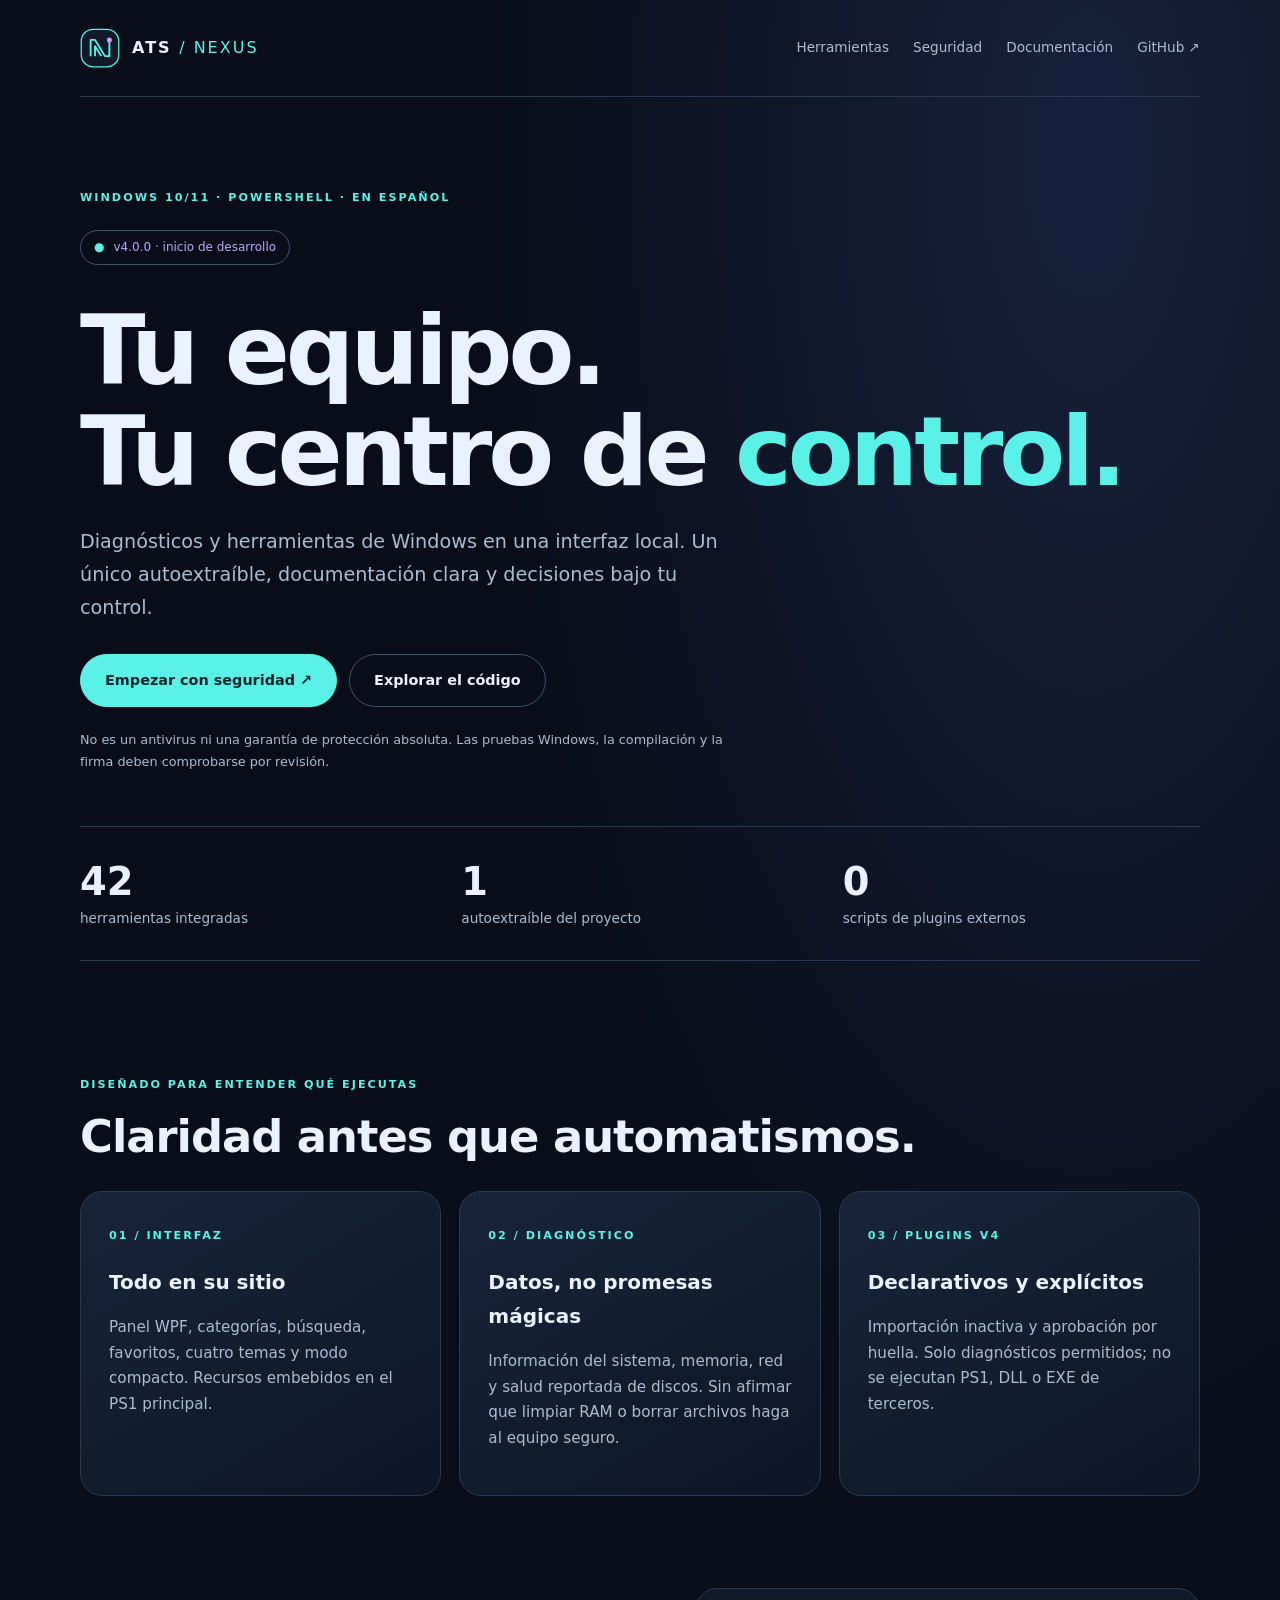
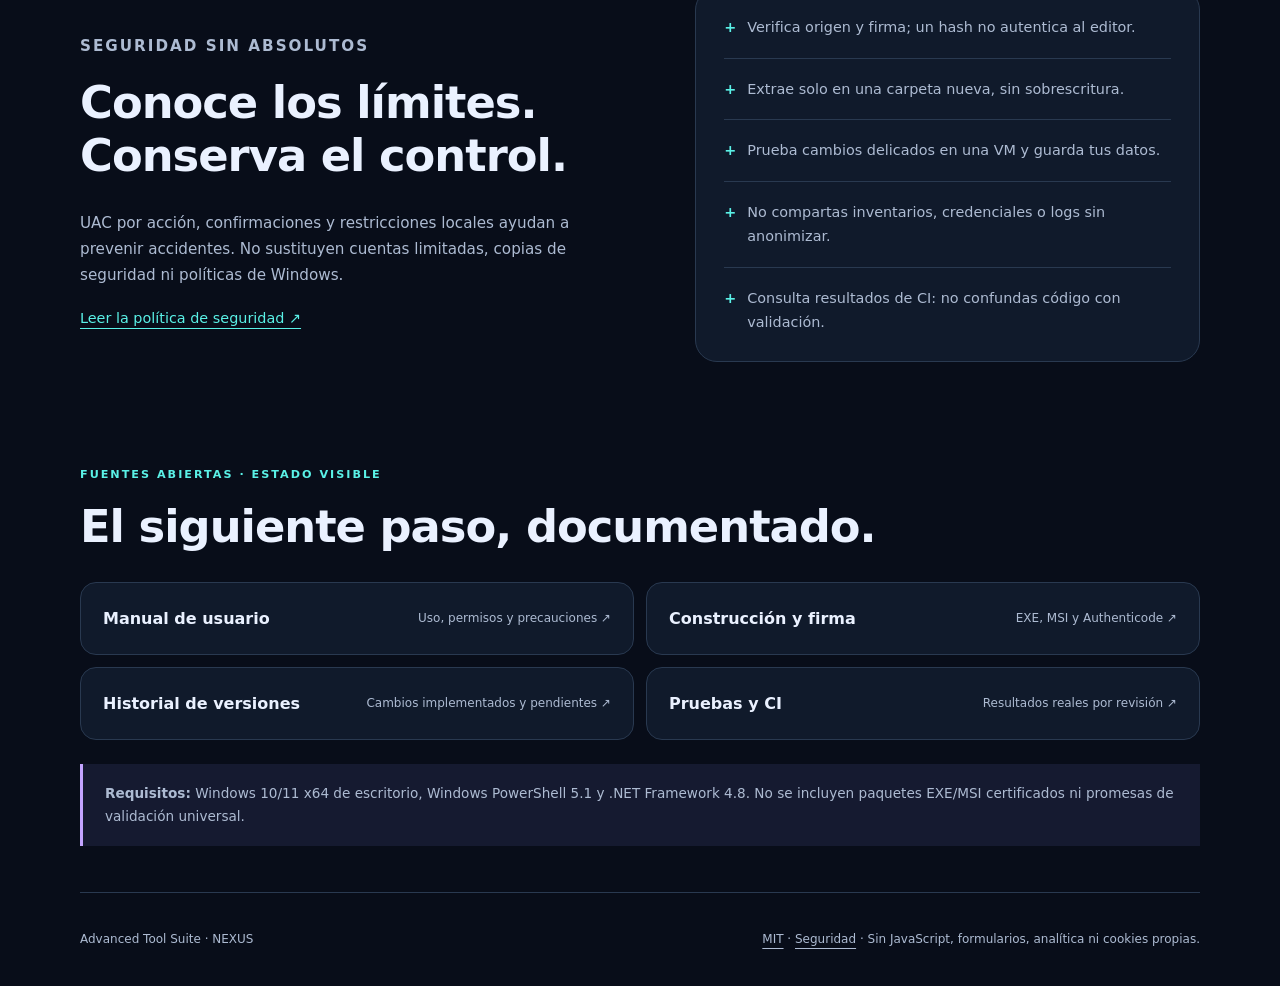
==== site/index.html @ e7f7e2fc "Mejorar README y web; reforzar seguridad y politicas del repositorio Co-authored-by: arena-agent <29" ====
<!doctype html>
<html lang="es">
<head>
  <meta charset="utf-8">
  <meta name="viewport" content="width=device-width,initial-scale=1">
  <meta name="description" content="Advanced Tool Suite NEXUS: centro de control PowerShell para Windows, documentación transparente y plugins declarativos de diagnóstico.">
  <meta name="referrer" content="no-referrer">
  <meta http-equiv="Content-Security-Policy" content="default-src 'none'; style-src 'self'; img-src 'self'; font-src 'none'; connect-src 'none'; script-src 'none'; object-src 'none'; base-uri 'none'; form-action 'none'">
  <meta name="color-scheme" content="dark">
  <title>Advanced Tool Suite · NEXUS</title>
  <link rel="icon" href="assets/logo.svg" type="image/svg+xml">
  <link rel="stylesheet" href="styles.css">
</head>
<body>
<a class="skip" href="#contenido">Saltar al contenido</a>
<header class="wrap header">
  <a class="brand" href="./" aria-label="NEXUS, inicio"><img src="assets/logo.svg" width="40" height="40" alt=""><span>ATS <strong>/ NEXUS</strong></span></a>
  <nav aria-label="Principal"><a href="#herramientas">Herramientas</a><a href="#seguridad">Seguridad</a><a href="#documentacion">Documentación</a><a href="https://github.com/yhquintero/Advanced_Tool_Suite">GitHub ↗</a></nav>
</header>
<main id="contenido">
  <section class="wrap hero" aria-labelledby="titulo">
    <p class="eyebrow">WINDOWS 10/11 · POWERSHELL · EN ESPAÑOL</p>
    <p class="status"><span aria-hidden="true">●</span> v4.0.0 · inicio de desarrollo</p>
    <h1 id="titulo">Tu equipo.<br>Tu centro de <span>control.</span></h1>
    <p class="lead">Diagnósticos y herramientas de Windows en una interfaz local. Un único autoextraíble, documentación clara y decisiones bajo tu control.</p>
    <div class="actions"><a class="button primary" href="https://github.com/yhquintero/Advanced_Tool_Suite/blob/main/LEEME-PRIMERO.md">Empezar con seguridad <span aria-hidden="true">↗</span></a><a class="button" href="https://github.com/yhquintero/Advanced_Tool_Suite">Explorar el código</a></div>
    <p class="fine">No es un antivirus ni una garantía de protección absoluta. Las pruebas Windows, la compilación y la firma deben comprobarse por revisión.</p>
    <dl class="stats"><div><dt>42</dt><dd>herramientas integradas</dd></div><div><dt>1</dt><dd>autoextraíble del proyecto</dd></div><div><dt>0</dt><dd>scripts de plugins externos</dd></div></dl>
  </section>
  <section class="wrap section" id="herramientas" aria-labelledby="funciones">
    <p class="eyebrow">DISEÑADO PARA ENTENDER QUÉ EJECUTAS</p><h2 id="funciones">Claridad antes que automatismos.</h2>
    <div class="cards">
      <article class="card"><span class="number">01 / INTERFAZ</span><h3>Todo en su sitio</h3><p>Panel WPF, categorías, búsqueda, favoritos, cuatro temas y modo compacto. Recursos embebidos en el PS1 principal.</p></article>
      <article class="card"><span class="number">02 / DIAGNÓSTICO</span><h3>Datos, no promesas mágicas</h3><p>Información del sistema, memoria, red y salud reportada de discos. Sin afirmar que limpiar RAM o borrar archivos haga al equipo seguro.</p></article>
      <article class="card"><span class="number">03 / PLUGINS V4</span><h3>Declarativos y explícitos</h3><p>Importación inactiva y aprobación por huella. Solo diagnósticos permitidos; no se ejecutan PS1, DLL o EXE de terceros.</p></article>
    </div>
  </section>
  <section class="wrap section security" id="seguridad" aria-labelledby="protecciones">
    <div><p class="eyebrow">SEGURIDAD SIN ABSOLUTOS</p><h2 id="protecciones">Conoce los límites.<br>Conserva el control.</h2><p>UAC por acción, confirmaciones y restricciones locales ayudan a prevenir accidentes. No sustituyen cuentas limitadas, copias de seguridad ni políticas de Windows.</p><a class="text-link" href="https://github.com/yhquintero/Advanced_Tool_Suite/blob/main/SECURITY.md">Leer la política de seguridad ↗</a></div>
    <ul class="checklist"><li>Verifica origen y firma; un hash no autentica al editor.</li><li>Extrae solo en una carpeta nueva, sin sobrescritura.</li><li>Prueba cambios delicados en una VM y guarda tus datos.</li><li>No compartas inventarios, credenciales o logs sin anonimizar.</li><li>Consulta resultados de CI: no confundas código con validación.</li></ul>
  </section>
  <section class="wrap section" id="documentacion" aria-labelledby="guias">
    <p class="eyebrow">FUENTES ABIERTAS · ESTADO VISIBLE</p><h2 id="guias">El siguiente paso, documentado.</h2>
    <div class="docs">
      <a class="doc" href="https://github.com/yhquintero/Advanced_Tool_Suite/blob/main/MANUAL.md"><span>Manual de usuario</span><small>Uso, permisos y precauciones ↗</small></a>
      <a class="doc" href="https://github.com/yhquintero/Advanced_Tool_Suite/blob/main/BUILD.md"><span>Construcción y firma</span><small>EXE, MSI y Authenticode ↗</small></a>
      <a class="doc" href="https://github.com/yhquintero/Advanced_Tool_Suite/blob/main/CHANGELOG.md"><span>Historial de versiones</span><small>Cambios implementados y pendientes ↗</small></a>
      <a class="doc" href="https://github.com/yhquintero/Advanced_Tool_Suite/actions"><span>Pruebas y CI</span><small>Resultados reales por revisión ↗</small></a>
    </div>
    <aside class="notice"><strong>Requisitos:</strong> Windows 10/11 x64 de escritorio, Windows PowerShell 5.1 y .NET Framework 4.8. No se incluyen paquetes EXE/MSI certificados ni promesas de validación universal.</aside>
  </section>
</main>
<footer class="wrap footer"><p>Advanced Tool Suite · NEXUS</p><p><a href="https://github.com/yhquintero/Advanced_Tool_Suite/blob/main/LICENSE">MIT</a> · <a href="https://github.com/yhquintero/Advanced_Tool_Suite/blob/main/SECURITY.md">Seguridad</a> · Sin JavaScript, formularios, analítica ni cookies propias.</p></footer>
</body>
</html>
---- site/styles.css ----
:root{color-scheme:dark;--bg:#080d19;--panel:#101a2b;--line:#293950;--text:#eaf1ff;--muted:#adbbd2;--cyan:#5af1e7;--purple:#c3a4ff;--radius:22px}*{box-sizing:border-box}html{scroll-behavior:smooth;scroll-padding-top:24px}body{margin:0;background:radial-gradient(ellipse at 85% 6%,#18213c 0,transparent 40%),var(--bg);color:var(--text);font:16px/1.7 system-ui,-apple-system,"Segoe UI",sans-serif}a{color:inherit;text-underline-offset:5px}a:focus-visible{outline:3px solid var(--cyan);outline-offset:6px;border-radius:6px}.wrap{width:min(1120px,calc(100% - 48px));margin-inline:auto}.header{display:flex;align-items:center;justify-content:space-between;gap:28px;padding-block:28px;border-bottom:1px solid var(--line)}.brand{display:flex;align-items:center;gap:12px;text-decoration:none;letter-spacing:2px;font-weight:800}.brand strong{color:var(--cyan);font-weight:500}nav{display:flex;flex-wrap:wrap;gap:24px}nav a{font-size:.85rem;color:var(--muted);text-decoration:none}nav a:hover,.text-link:hover{color:var(--cyan)}.hero{padding-block:80px 56px;position:relative}.eyebrow,.number{font-size:.7rem;letter-spacing:2px;font-weight:700;color:var(--cyan)}.status{display:inline-flex;gap:9px;padding:6px 13px;border:1px solid #40516e;border-radius:999px;color:var(--purple);font-size:.75rem}.status span{color:var(--cyan)}h1{font-size:clamp(3.3rem,7.5vw,6.6rem);line-height:1.05;letter-spacing:-4px;margin:24px 0}h1 span{color:var(--cyan)}h2{font-size:clamp(1.8rem,4vw,2.8rem);line-height:1.2;letter-spacing:-1px;margin:16px 0 28px}h3{font-size:1.25rem;margin:18px 0 10px}.lead{max-width:660px;font-size:1.2rem;color:var(--muted)}.actions{display:flex;gap:12px;flex-wrap:wrap;margin:30px 0 22px}.button{border:1px solid #40516e;border-radius:999px;padding:13px 24px;text-decoration:none;font-weight:600;font-size:.9rem;transition:background .15s ease,border-color .15s ease}.button:hover{background:#21344c;border-color:var(--cyan)}.primary{background:var(--cyan);color:#08262c;border-color:var(--cyan)}.primary:hover{background:#a0fff6;color:#08262c}.fine{color:var(--muted);font-size:.8rem;max-width:650px}.stats{display:grid;grid-template-columns:repeat(3,1fr);gap:24px;border-block:1px solid var(--line);padding-block:30px;margin:54px 0 0}.stats dt{font-size:2.4rem;color:var(--text);font-weight:700;line-height:1.3}.stats dd{margin:0;color:var(--muted);font-size:.85rem}.section{padding-block:46px}.cards{display:grid;grid-template-columns:repeat(3,1fr);gap:18px}.card{border:1px solid var(--line);border-radius:var(--radius);padding:28px;background:linear-gradient(150deg,#17243a,#0d1627)}.card p,.security p{color:var(--muted);font-size:.95rem}.security{display:grid;grid-template-columns:1.1fr 1fr;gap:60px;align-items:center}.checklist{list-style:none;padding:8px 28px;margin:0;background:var(--panel);border:1px solid var(--line);border-radius:var(--radius)}.checklist li{position:relative;padding:18px 0 18px 23px;font-size:.9rem;color:var(--muted)}.checklist li+li{border-top:1px solid var(--line)}.checklist li::before{content:'+';position:absolute;left:0;color:var(--cyan);font-weight:bold}.text-link{font-size:.9rem;color:var(--cyan)}.docs{display:grid;grid-template-columns:repeat(2,1fr);gap:12px}.doc{display:flex;justify-content:space-between;gap:18px;align-items:center;border:1px solid var(--line);border-radius:16px;padding:22px;text-decoration:none;background:var(--panel)}.doc:hover{border-color:var(--purple)}.doc span{font-weight:600}.doc small{color:var(--muted);font-size:.75rem}.notice{color:var(--muted);border-left:3px solid var(--purple);background:#151a30;margin-top:24px;padding:18px 22px;font-size:.85rem}.footer{border-top:1px solid var(--line);padding-block:24px;display:flex;justify-content:space-between;gap:24px;font-size:.75rem;color:var(--muted)}.skip{position:absolute;top:-100px;left:20px;z-index:10;background:var(--cyan);color:#08262c;padding:12px}.skip:focus{top:12px}@media(max-width:800px){.cards{grid-template-columns:1fr}.security{grid-template-columns:1fr;gap:20px}.header{align-items:flex-start;flex-direction:column}nav{gap:20px}.hero{padding-top:40px}h1{letter-spacing:-2px}.doc{flex-direction:column;align-items:flex-start;gap:4px}.footer{flex-direction:column;gap:0}}@media(max-width:480px){.wrap{width:calc(100% - 32px)}.docs{grid-template-columns:1fr}.stats{gap:14px}.stats dt{font-size:1.9rem}.stats dd{font-size:.72rem}.button{width:100%;text-align:center}.card{padding:23px}}@media(prefers-reduced-motion:reduce){html{scroll-behavior:auto}*{transition:none!important}}@media print{body{background:white;color:black}.header nav,.actions,.skip{display:none}.wrap{width:100%}.card,.notice,.checklist,.doc{background:white;color:black}.card p,.security p,.fine,.lead,.stats dd,.doc small,.footer{color:#222}h1 span,.eyebrow,.text-link,.number{color:#124e59}}
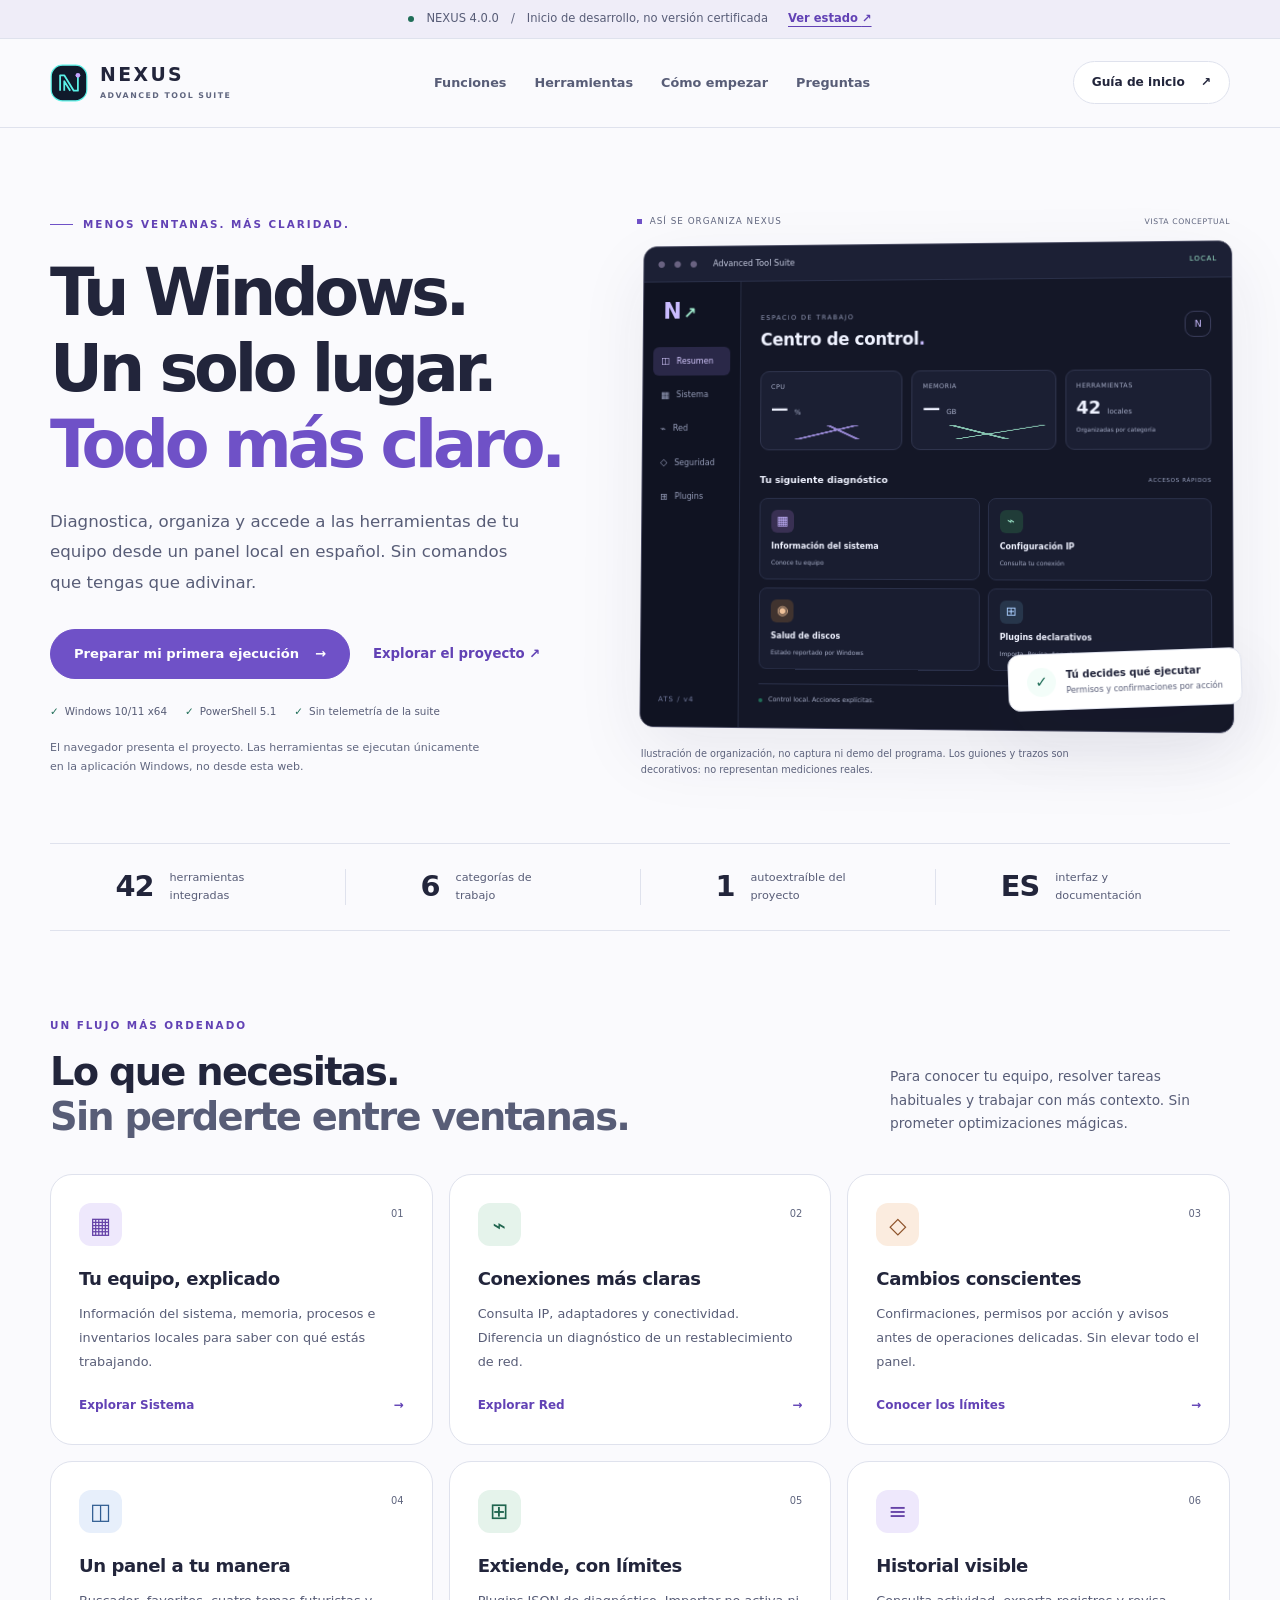
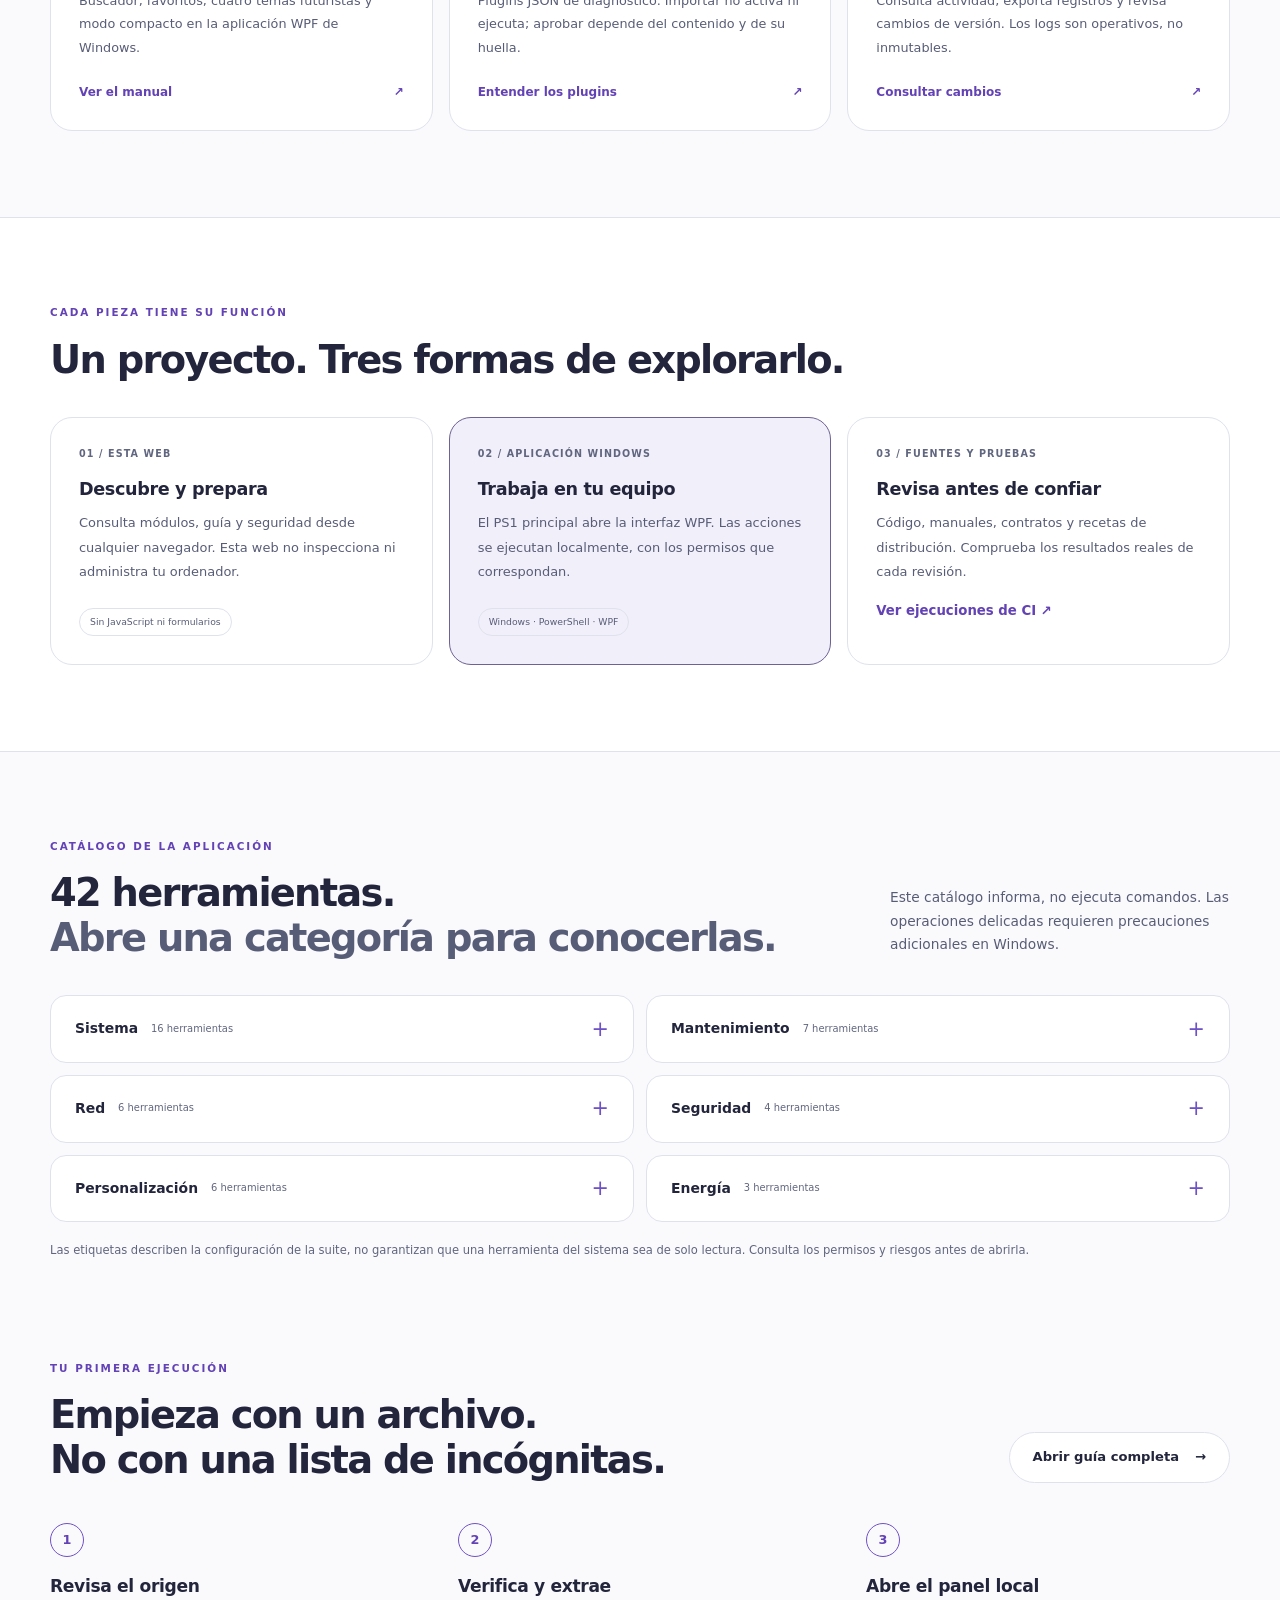
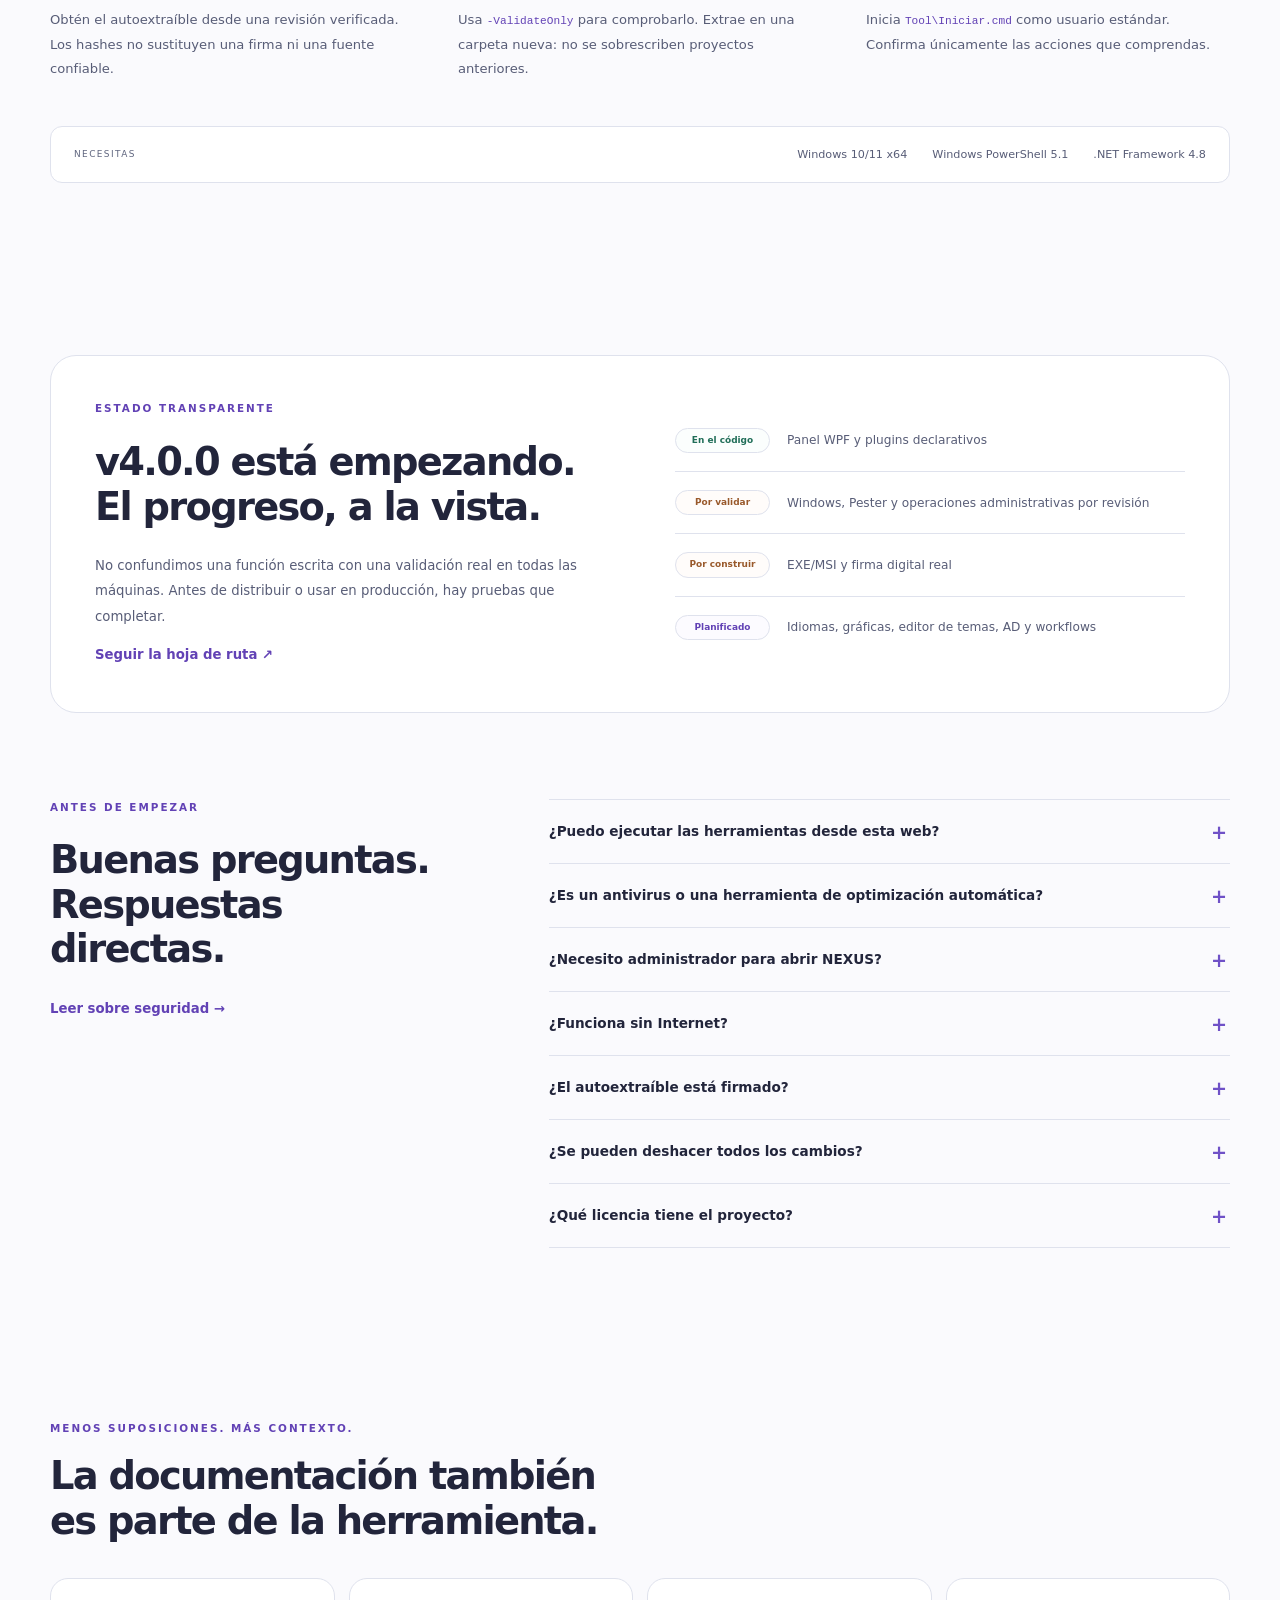
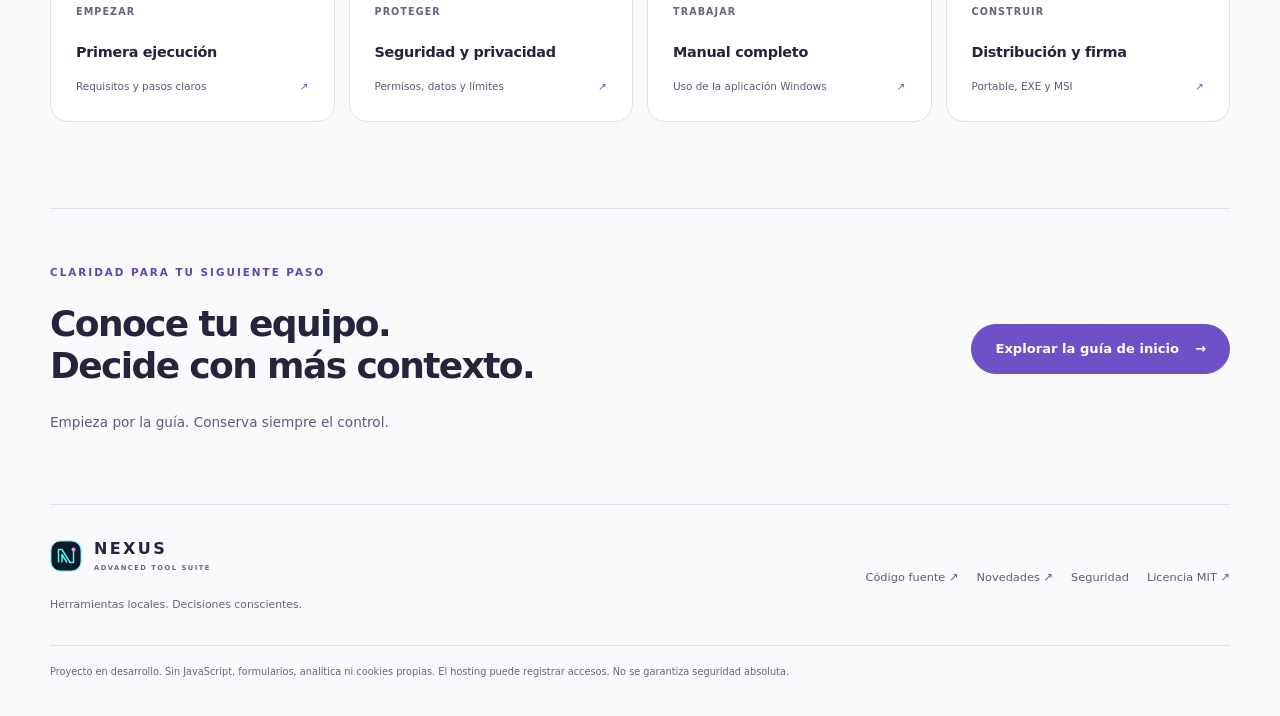
==== commit ad8aa741: "Redisenar web NEXUS con catalogo sincronizado, guias y revision Co-authored-by: arena-agent <2970537" ====
--- a/site/index.html
+++ b/site/index.html
@@ -3,53 +3,153 @@
 <head>
   <meta charset="utf-8">
   <meta name="viewport" content="width=device-width,initial-scale=1">
-  <meta name="description" content="Advanced Tool Suite NEXUS: centro de control PowerShell para Windows, documentación transparente y plugins declarativos de diagnóstico.">
+  <meta name="description" content="NEXUS reúne 42 herramientas de Windows en un panel PowerShell en español. Explora sus módulos, consulta la guía y prepara una ejecución segura.">
+  <meta name="theme-color" content="#10132a">
   <meta name="referrer" content="no-referrer">
   <meta http-equiv="Content-Security-Policy" content="default-src 'none'; style-src 'self'; img-src 'self'; font-src 'none'; connect-src 'none'; script-src 'none'; object-src 'none'; base-uri 'none'; form-action 'none'">
-  <meta name="color-scheme" content="dark">
-  <title>Advanced Tool Suite · NEXUS</title>
+  <meta name="color-scheme" content="dark light">
+  <meta property="og:type" content="website">
+  <meta property="og:locale" content="es_ES">
+  <meta property="og:title" content="NEXUS · Tu Windows, bajo control">
+  <meta property="og:description" content="Un panel local, 42 herramientas y una forma más clara de trabajar con Windows. Proyecto en desarrollo, con código y límites visibles.">
+  <title>NEXUS · Tu Windows, bajo control</title>
   <link rel="icon" href="assets/logo.svg" type="image/svg+xml">
   <link rel="stylesheet" href="styles.css">
 </head>
 <body>
 <a class="skip" href="#contenido">Saltar al contenido</a>
-<header class="wrap header">
-  <a class="brand" href="./" aria-label="NEXUS, inicio"><img src="assets/logo.svg" width="40" height="40" alt=""><span>ATS <strong>/ NEXUS</strong></span></a>
-  <nav aria-label="Principal"><a href="#herramientas">Herramientas</a><a href="#seguridad">Seguridad</a><a href="#documentacion">Documentación</a><a href="https://github.com/yhquintero/Advanced_Tool_Suite">GitHub ↗</a></nav>
+<div class="announcement"><span class="live-dot" aria-hidden="true"></span> NEXUS 4.0.0 <span class="announcement-divider">/</span> Inicio de desarrollo, no versión certificada <a href="#estado">Ver estado <span aria-hidden="true">↗</span></a></div>
+<header class="site-header">
+  <div class="wrap header-row">
+    <a class="brand" href="./" aria-label="NEXUS, inicio"><img src="assets/logo.svg" width="38" height="38" alt=""><span>NEXUS<small>ADVANCED TOOL SUITE</small></span></a>
+    <nav aria-label="Navegación principal"><a href="#modulos">Funciones</a><a href="#catalogo">Herramientas</a><a href="#empezar">Cómo empezar</a><a href="#preguntas">Preguntas</a></nav>
+    <a class="button button-small" href="guia.html">Guía de inicio <span aria-hidden="true">↗</span></a>
+  </div>
 </header>
 <main id="contenido">
   <section class="wrap hero" aria-labelledby="titulo">
-    <p class="eyebrow">WINDOWS 10/11 · POWERSHELL · EN ESPAÑOL</p>
-    <p class="status"><span aria-hidden="true">●</span> v4.0.0 · inicio de desarrollo</p>
-    <h1 id="titulo">Tu equipo.<br>Tu centro de <span>control.</span></h1>
-    <p class="lead">Diagnósticos y herramientas de Windows en una interfaz local. Un único autoextraíble, documentación clara y decisiones bajo tu control.</p>
-    <div class="actions"><a class="button primary" href="https://github.com/yhquintero/Advanced_Tool_Suite/blob/main/LEEME-PRIMERO.md">Empezar con seguridad <span aria-hidden="true">↗</span></a><a class="button" href="https://github.com/yhquintero/Advanced_Tool_Suite">Explorar el código</a></div>
-    <p class="fine">No es un antivirus ni una garantía de protección absoluta. Las pruebas Windows, la compilación y la firma deben comprobarse por revisión.</p>
-    <dl class="stats"><div><dt>42</dt><dd>herramientas integradas</dd></div><div><dt>1</dt><dd>autoextraíble del proyecto</dd></div><div><dt>0</dt><dd>scripts de plugins externos</dd></div></dl>
+    <div class="hero-copy">
+      <p class="eyebrow"><span class="eyebrow-line" aria-hidden="true"></span> MENOS VENTANAS. MÁS CLARIDAD.</p>
+      <h1 id="titulo">Tu Windows.<br>Un solo lugar.<br><span>Todo más claro.</span></h1>
+      <p class="lead">Diagnostica, organiza y accede a las herramientas de tu equipo desde un panel local en español. Sin comandos que tengas que adivinar.</p>
+      <div class="actions"><a class="button primary" href="guia.html">Preparar mi primera ejecución <span aria-hidden="true">→</span></a><a class="text-link" href="https://github.com/yhquintero/Advanced_Tool_Suite">Explorar el proyecto ↗</a></div>
+      <ul class="hero-points"><li>Windows 10/11 x64</li><li>PowerShell 5.1</li><li>Sin telemetría de la suite</li></ul>
+      <p class="hero-note">El navegador presenta el proyecto. Las herramientas se ejecutan únicamente en la aplicación Windows, no desde esta web.</p>
+    </div>
+    <figure class="product-figure">
+      <div class="preview-label"><span class="tiny-square" aria-hidden="true"></span> ASÍ SE ORGANIZA NEXUS <span>VISTA CONCEPTUAL</span></div>
+      <div class="product-window" role="img" aria-label="Ilustración del centro de control, sin conexión al equipo">
+        <div class="window-bar"><span class="window-dots" aria-hidden="true">● ● ●</span><span>Advanced Tool Suite</span><span class="local-badge">LOCAL</span></div>
+        <div class="window-body">
+          <div class="mock-sidebar" aria-hidden="true"><div class="mock-mark">N<span>↗</span></div><span class="mock-active">◫ <span>Resumen</span></span><span>▦ <span>Sistema</span></span><span>⌁ <span>Red</span></span><span>◇ <span>Seguridad</span></span><span>⊞ <span>Plugins</span></span><div class="mock-sidebar-bottom">ATS / v4</div></div>
+          <div class="mock-main">
+            <div class="mock-greeting"><div><small>ESPACIO DE TRABAJO</small><h2>Centro de control<span>.</span></h2></div><span class="mock-avatar" aria-hidden="true">N</span></div>
+            <div class="mock-metrics"><div><span>CPU</span><strong>— <small>%</small></strong><div class="spark spark-a" aria-hidden="true"></div></div><div><span>MEMORIA</span><strong>— <small>GB</small></strong><div class="spark spark-b" aria-hidden="true"></div></div><div><span>HERRAMIENTAS</span><strong>42 <small>locales</small></strong><span class="metric-caption">Organizadas por categoría</span></div></div>
+            <div class="mock-section-title"><strong>Tu siguiente diagnóstico</strong><span>ACCESOS RÁPIDOS</span></div>
+            <div class="mock-tool-grid"><div><span class="tool-symbol lavender" aria-hidden="true">▦</span><strong>Información del sistema</strong><small>Conoce tu equipo</small></div><div><span class="tool-symbol mint" aria-hidden="true">⌁</span><strong>Configuración IP</strong><small>Consulta tu conexión</small></div><div><span class="tool-symbol peach" aria-hidden="true">◉</span><strong>Salud de discos</strong><small>Estado reportado por Windows</small></div><div><span class="tool-symbol blue" aria-hidden="true">⊞</span><strong>Plugins declarativos</strong><small>Importa. Revisa. Aprueba.</small></div></div>
+            <div class="mock-activity"><span class="live-dot" aria-hidden="true"></span><span>Control local. Acciones explícitas.</span><span class="activity-line" aria-hidden="true"></span></div>
+          </div>
+        </div>
+      </div>
+      <figcaption>Ilustración de organización, no captura ni demo del programa. Los guiones y trazos son decorativos: no representan mediciones reales.</figcaption>
+      <div class="floating-note"><span aria-hidden="true">✓</span><div><strong>Tú decides qué ejecutar</strong><small>Permisos y confirmaciones por acción</small></div></div>
+    </figure>
   </section>
-  <section class="wrap section" id="herramientas" aria-labelledby="funciones">
-    <p class="eyebrow">DISEÑADO PARA ENTENDER QUÉ EJECUTAS</p><h2 id="funciones">Claridad antes que automatismos.</h2>
-    <div class="cards">
-      <article class="card"><span class="number">01 / INTERFAZ</span><h3>Todo en su sitio</h3><p>Panel WPF, categorías, búsqueda, favoritos, cuatro temas y modo compacto. Recursos embebidos en el PS1 principal.</p></article>
-      <article class="card"><span class="number">02 / DIAGNÓSTICO</span><h3>Datos, no promesas mágicas</h3><p>Información del sistema, memoria, red y salud reportada de discos. Sin afirmar que limpiar RAM o borrar archivos haga al equipo seguro.</p></article>
-      <article class="card"><span class="number">03 / PLUGINS V4</span><h3>Declarativos y explícitos</h3><p>Importación inactiva y aprobación por huella. Solo diagnósticos permitidos; no se ejecutan PS1, DLL o EXE de terceros.</p></article>
+  <div class="wrap proof-strip" aria-label="Resumen del proyecto"><div><strong>42</strong><span>herramientas integradas</span></div><div><strong>6</strong><span>categorías de trabajo</span></div><div><strong>1</strong><span>autoextraíble del proyecto</span></div><div><strong>ES</strong><span>interfaz y documentación</span></div></div>
+
+  <section class="wrap section" id="modulos" aria-labelledby="funciones">
+    <div class="section-heading"><div><p class="eyebrow">UN FLUJO MÁS ORDENADO</p><h2 id="funciones">Lo que necesitas.<br><span class="muted-heading">Sin perderte entre ventanas.</span></h2></div><p>Para conocer tu equipo, resolver tareas habituales y trabajar con más contexto. Sin prometer optimizaciones mágicas.</p></div>
+    <div class="feature-grid">
+      <article class="feature-card"><span class="tool-symbol lavender" aria-hidden="true">▦</span><span class="feature-number">01</span><h3>Tu equipo, explicado</h3><p>Información del sistema, memoria, procesos e inventarios locales para saber con qué estás trabajando.</p><a href="#catalogo">Explorar Sistema <span aria-hidden="true">→</span></a></article>
+      <article class="feature-card"><span class="tool-symbol mint" aria-hidden="true">⌁</span><span class="feature-number">02</span><h3>Conexiones más claras</h3><p>Consulta IP, adaptadores y conectividad. Diferencia un diagnóstico de un restablecimiento de red.</p><a href="#catalogo">Explorar Red <span aria-hidden="true">→</span></a></article>
+      <article class="feature-card"><span class="tool-symbol peach" aria-hidden="true">◇</span><span class="feature-number">03</span><h3>Cambios conscientes</h3><p>Confirmaciones, permisos por acción y avisos antes de operaciones delicadas. Sin elevar todo el panel.</p><a href="seguridad.html">Conocer los límites <span aria-hidden="true">→</span></a></article>
+      <article class="feature-card"><span class="tool-symbol blue" aria-hidden="true">◫</span><span class="feature-number">04</span><h3>Un panel a tu manera</h3><p>Buscador, favoritos, cuatro temas futuristas y modo compacto en la aplicación WPF de Windows.</p><a href="https://github.com/yhquintero/Advanced_Tool_Suite/blob/main/MANUAL.md">Ver el manual <span aria-hidden="true">↗</span></a></article>
+      <article class="feature-card"><span class="tool-symbol mint" aria-hidden="true">⊞</span><span class="feature-number">05</span><h3>Extiende, con límites</h3><p>Plugins JSON de diagnóstico. Importar no activa ni ejecuta; aprobar depende del contenido y de su huella.</p><a href="https://github.com/yhquintero/Advanced_Tool_Suite/blob/main/Plugins/README.md">Entender los plugins <span aria-hidden="true">↗</span></a></article>
+      <article class="feature-card"><span class="tool-symbol lavender" aria-hidden="true">≡</span><span class="feature-number">06</span><h3>Historial visible</h3><p>Consulta actividad, exporta registros y revisa cambios de versión. Los logs son operativos, no inmutables.</p><a href="https://github.com/yhquintero/Advanced_Tool_Suite/blob/main/CHANGELOG.md">Consultar cambios <span aria-hidden="true">↗</span></a></article>
     </div>
   </section>
-  <section class="wrap section security" id="seguridad" aria-labelledby="protecciones">
-    <div><p class="eyebrow">SEGURIDAD SIN ABSOLUTOS</p><h2 id="protecciones">Conoce los límites.<br>Conserva el control.</h2><p>UAC por acción, confirmaciones y restricciones locales ayudan a prevenir accidentes. No sustituyen cuentas limitadas, copias de seguridad ni políticas de Windows.</p><a class="text-link" href="https://github.com/yhquintero/Advanced_Tool_Suite/blob/main/SECURITY.md">Leer la política de seguridad ↗</a></div>
-    <ul class="checklist"><li>Verifica origen y firma; un hash no autentica al editor.</li><li>Extrae solo en una carpeta nueva, sin sobrescritura.</li><li>Prueba cambios delicados en una VM y guarda tus datos.</li><li>No compartas inventarios, credenciales o logs sin anonimizar.</li><li>Consulta resultados de CI: no confundas código con validación.</li></ul>
+
+  <section class="ecosystem-section" aria-labelledby="ecosistema"><div class="wrap section"><div class="section-heading"><div><p class="eyebrow">CADA PIEZA TIENE SU FUNCIÓN</p><h2 id="ecosistema">Un proyecto. Tres formas de explorarlo.</h2></div></div><div class="ecosystem-grid"><article><span class="ecosystem-tag">01 / ESTA WEB</span><h3>Descubre y prepara</h3><p>Consulta módulos, guía y seguridad desde cualquier navegador. Esta web no inspecciona ni administra tu ordenador.</p><span class="pill">Sin JavaScript ni formularios</span></article><article class="ecosystem-highlight"><span class="ecosystem-tag">02 / APLICACIÓN WINDOWS</span><h3>Trabaja en tu equipo</h3><p>El PS1 principal abre la interfaz WPF. Las acciones se ejecutan localmente, con los permisos que correspondan.</p><span class="pill">Windows · PowerShell · WPF</span></article><article><span class="ecosystem-tag">03 / FUENTES Y PRUEBAS</span><h3>Revisa antes de confiar</h3><p>Código, manuales, contratos y recetas de distribución. Comprueba los resultados reales de cada revisión.</p><a class="text-link" href="https://github.com/yhquintero/Advanced_Tool_Suite/actions">Ver ejecuciones de CI ↗</a></article></div></div></section>
+
+  <section class="wrap section" id="catalogo" aria-labelledby="herramientas"><div class="section-heading"><div><p class="eyebrow">CATÁLOGO DE LA APLICACIÓN</p><h2 id="herramientas">42 herramientas.<br><span class="muted-heading">Abre una categoría para conocerlas.</span></h2></div><p>Este catálogo informa, no ejecuta comandos. Las operaciones delicadas requieren precauciones adicionales en Windows.</p></div>
+    <div class="catalog" data-catalog="builtin">
+<!-- ATS_CATALOG_START -->
+      <details class="category"><summary>Sistema<span class="category-count">16 herramientas</span></summary><ul class="tool-list">
+        <li data-tool-id="1"><strong>Informacion del sistema</strong><span class="tool-permission">Abrir / consultar</span><small>Version de Windows, hardware y configuracion.</small></li>
+        <li data-tool-id="2"><strong>Administrador de tareas</strong><span class="tool-permission">Abrir / consultar</span><small>Procesos, consumo de CPU y memoria.</small></li>
+        <li data-tool-id="3"><strong>Administrador de dispositivos</strong><span class="tool-permission">Abrir / consultar</span><small>Hardware y controladores del equipo.</small></li>
+        <li data-tool-id="4"><strong>Servicios de Windows</strong><span class="tool-permission">UAC</span><small>Consulta y administra servicios.</small></li>
+        <li data-tool-id="6"><strong>Terminal administrativa</strong><span class="tool-permission">UAC</span><small>Abre CMD con privilegios elevados.</small></li>
+        <li data-tool-id="7"><strong>Panel de control</strong><span class="tool-permission">Abrir / consultar</span><small>Todas las opciones clasicas de Windows.</small></li>
+        <li data-tool-id="8"><strong>Editor del Registro</strong><span class="tool-permission warning">UAC · confirmar</span><small>Configuracion avanzada. Exporta antes de modificar.</small></li>
+        <li data-tool-id="9"><strong>Dispositivos de audio</strong><span class="tool-permission">Abrir / consultar</span><small>Reproduccion, grabacion y sonidos.</small></li>
+        <li data-tool-id="16"><strong>Todas las tareas</strong><span class="tool-permission">Abrir / consultar</span><small>Abre la vista avanzada del Panel de control.</small></li>
+        <li data-tool-id="24"><strong>Reiniciar Explorador</strong><span class="tool-permission warning">Confirmación</span><small>Cierra ventanas del Explorador y recarga la barra de tareas.</small></li>
+        <li data-tool-id="30"><strong>Exportar inventario</strong><span class="tool-permission">Abrir / consultar</span><small>Genera un informe local de hardware y red en Documentos.</small></li>
+        <li data-tool-id="31"><strong>Fecha y hora</strong><span class="tool-permission">Abrir / consultar</span><small>Reloj, zona horaria y sincronizacion.</small></li>
+        <li data-tool-id="36"><strong>Bloc de notas</strong><span class="tool-permission">Abrir / consultar</span><small>Editor de texto de Windows.</small></li>
+        <li data-tool-id="38"><strong>Aplicaciones instaladas</strong><span class="tool-permission">Abrir / consultar</span><small>Abre la carpeta de aplicaciones de Windows.</small></li>
+        <li data-tool-id="39"><strong>Activacion de Windows</strong><span class="tool-permission">Abrir / consultar</span><small>Consulta el estado de licencia en Configuracion.</small></li>
+        <li data-tool-id="41"><strong>Programador de tareas</strong><span class="tool-permission">UAC</span><small>Consulta y administra tareas programadas.</small></li>
+      </ul></details>
+      <details class="category"><summary>Mantenimiento<span class="category-count">7 herramientas</span></summary><ul class="tool-list">
+        <li data-tool-id="11"><strong>Comprobar unidad</strong><span class="tool-permission">UAC</span><small>CHKDSK en modo lectura; no programa reparaciones.</small></li>
+        <li data-tool-id="12"><strong>Convertir FAT32 a NTFS</strong><span class="tool-permission warning">UAC · confirmar</span><small>Conversion no reversible desde esta herramienta. Haz una copia.</small></li>
+        <li data-tool-id="13"><strong>Liberar espacio</strong><span class="tool-permission">Abrir / consultar</span><small>Abre el limpiador oficial; tu eliges que borrar.</small></li>
+        <li data-tool-id="14"><strong>Diagnostico de memoria</strong><span class="tool-permission">Abrir / consultar</span><small>Consulta consumo real; no cierra procesos ni promete liberar RAM.</small></li>
+        <li data-tool-id="15"><strong>Planes de energia</strong><span class="tool-permission">Abrir / consultar</span><small>Elige rendimiento o ahorro sin cambios automaticos.</small></li>
+        <li data-tool-id="19"><strong>Salud de los discos</strong><span class="tool-permission">Abrir / consultar</span><small>Estado reportado por Windows; no sustituye un diagnostico fisico.</small></li>
+        <li data-tool-id="32"><strong>Administrador de discos</strong><span class="tool-permission">UAC</span><small>Particiones y volumenes. Modifica con precaucion.</small></li>
+      </ul></details>
+      <details class="category"><summary>Red<span class="category-count">6 herramientas</span></summary><ul class="tool-list">
+        <li data-tool-id="5"><strong>Adaptadores de red</strong><span class="tool-permission">Abrir / consultar</span><small>Conexiones Ethernet, Wi-Fi y adaptadores.</small></li>
+        <li data-tool-id="20"><strong>Restablecer Winsock</strong><span class="tool-permission warning">UAC · confirmar</span><small>Restablece el catalogo de red; requiere reinicio posterior.</small></li>
+        <li data-tool-id="21"><strong>Configuracion de red</strong><span class="tool-permission">Abrir / consultar</span><small>Abre la configuracion de conexiones de Windows.</small></li>
+        <li data-tool-id="27"><strong>Configuracion IP</strong><span class="tool-permission">Abrir / consultar</span><small>Muestra direcciones, DNS y puertas de enlace.</small></li>
+        <li data-tool-id="28"><strong>Prueba de conectividad</strong><span class="tool-permission">Abrir / consultar</span><small>Envia cuatro solicitudes a google.com.</small></li>
+        <li data-tool-id="29"><strong>Consultar IP o dominio</strong><span class="tool-permission">Abrir / consultar</span><small>Prueba un destino validado con cuatro solicitudes.</small></li>
+      </ul></details>
+      <details class="category"><summary>Seguridad<span class="category-count">4 herramientas</span></summary><ul class="tool-list">
+        <li data-tool-id="33"><strong>Activar firewall</strong><span class="tool-permission warning">UAC · confirmar</span><small>Activa la proteccion en todos los perfiles.</small></li>
+        <li data-tool-id="34"><strong>Desactivar firewall</strong><span class="tool-permission warning">UAC · confirmar</span><small>Desprotege todos los perfiles. No recomendado.</small></li>
+        <li data-tool-id="35"><strong>Seguridad de Windows</strong><span class="tool-permission">Abrir / consultar</span><small>Centro de proteccion y estado del antivirus.</small></li>
+        <li data-tool-id="40"><strong>Analisis rapido Defender</strong><span class="tool-permission">UAC</span><small>Solicita un analisis rapido con Microsoft Defender.</small></li>
+      </ul></details>
+      <details class="category"><summary>Personalización<span class="category-count">6 herramientas</span></summary><ul class="tool-list">
+        <li data-tool-id="10"><strong>Ver archivos ocultos</strong><span class="tool-permission">Abrir / consultar</span><small>Activa su visualizacion sin alterar archivos del disco.</small></li>
+        <li data-tool-id="17"><strong>Menu contextual clasico</strong><span class="tool-permission warning">Confirmación</span><small>Windows 11: requiere reiniciar el Explorador o la sesion.</small></li>
+        <li data-tool-id="18"><strong>Restaurar menu moderno</strong><span class="tool-permission warning">Confirmación</span><small>Deshace el ajuste del menu clasico en Windows 11.</small></li>
+        <li data-tool-id="25"><strong>Modo oscuro</strong><span class="tool-permission">Abrir / consultar</span><small>Activa el tema oscuro de las aplicaciones de Windows.</small></li>
+        <li data-tool-id="26"><strong>Modo claro</strong><span class="tool-permission">Abrir / consultar</span><small>Restaura el tema claro de las aplicaciones de Windows.</small></li>
+        <li data-tool-id="37"><strong>Configuracion regional</strong><span class="tool-permission">Abrir / consultar</span><small>Formatos, idioma y opciones regionales.</small></li>
+      </ul></details>
+      <details class="category"><summary>Energía<span class="category-count">3 herramientas</span></summary><ul class="tool-list">
+        <li data-tool-id="22"><strong>Apagar equipo</strong><span class="tool-permission warning">Confirmación</span><small>Apagado inmediato tras confirmar. Guarda tu trabajo.</small></li>
+        <li data-tool-id="23"><strong>Reiniciar equipo</strong><span class="tool-permission warning">Confirmación</span><small>Reinicio inmediato tras confirmar. Guarda tu trabajo.</small></li>
+        <li data-tool-id="42"><strong>Cancelar apagado o reinicio</strong><span class="tool-permission">Abrir / consultar</span><small>Cancela una cuenta atras pendiente programada desde Windows.</small></li>
+      </ul></details>
+    <!-- ATS_CATALOG_END -->
+    </div>
+    <p class="fine">Las etiquetas describen la configuración de la suite, no garantizan que una herramienta del sistema sea de solo lectura. Consulta los permisos y riesgos antes de abrirla.</p>
   </section>
-  <section class="wrap section" id="documentacion" aria-labelledby="guias">
-    <p class="eyebrow">FUENTES ABIERTAS · ESTADO VISIBLE</p><h2 id="guias">El siguiente paso, documentado.</h2>
-    <div class="docs">
-      <a class="doc" href="https://github.com/yhquintero/Advanced_Tool_Suite/blob/main/MANUAL.md"><span>Manual de usuario</span><small>Uso, permisos y precauciones ↗</small></a>
-      <a class="doc" href="https://github.com/yhquintero/Advanced_Tool_Suite/blob/main/BUILD.md"><span>Construcción y firma</span><small>EXE, MSI y Authenticode ↗</small></a>
-      <a class="doc" href="https://github.com/yhquintero/Advanced_Tool_Suite/blob/main/CHANGELOG.md"><span>Historial de versiones</span><small>Cambios implementados y pendientes ↗</small></a>
-      <a class="doc" href="https://github.com/yhquintero/Advanced_Tool_Suite/actions"><span>Pruebas y CI</span><small>Resultados reales por revisión ↗</small></a>
-    </div>
-    <aside class="notice"><strong>Requisitos:</strong> Windows 10/11 x64 de escritorio, Windows PowerShell 5.1 y .NET Framework 4.8. No se incluyen paquetes EXE/MSI certificados ni promesas de validación universal.</aside>
-  </section>
+
+  <section class="wrap section start-section" id="empezar" aria-labelledby="primeros-pasos"><div class="section-heading"><div><p class="eyebrow">TU PRIMERA EJECUCIÓN</p><h2 id="primeros-pasos">Empieza con un archivo.<br>No con una lista de incógnitas.</h2></div><a class="button" href="guia.html">Abrir guía completa <span aria-hidden="true">→</span></a></div><ol class="steps"><li><span class="step-number">1</span><h3>Revisa el origen</h3><p>Obtén el autoextraíble desde una revisión verificada. Los hashes no sustituyen una firma ni una fuente confiable.</p></li><li><span class="step-number">2</span><h3>Verifica y extrae</h3><p>Usa <code>-ValidateOnly</code> para comprobarlo. Extrae en una carpeta nueva: no se sobrescriben proyectos anteriores.</p></li><li><span class="step-number">3</span><h3>Abre el panel local</h3><p>Inicia <code>Tool\Iniciar.cmd</code> como usuario estándar. Confirma únicamente las acciones que comprendas.</p></li></ol><div class="requirements"><span class="requirements-label">NECESITAS</span><span>Windows 10/11 x64</span><span>Windows PowerShell 5.1</span><span>.NET Framework 4.8</span></div></section>
+
+  <section class="wrap section" id="estado" aria-labelledby="version"><div class="release-panel"><div><p class="eyebrow">ESTADO TRANSPARENTE</p><h2 id="version">v4.0.0 está empezando.<br>El progreso, a la vista.</h2><p>No confundimos una función escrita con una validación real en todas las máquinas. Antes de distribuir o usar en producción, hay pruebas que completar.</p><a class="text-link" href="https://github.com/yhquintero/Advanced_Tool_Suite/blob/main/docs/ROADMAP-v4.0.0.md">Seguir la hoja de ruta ↗</a></div><ul class="release-list"><li><span class="state state-current">En el código</span><span>Panel WPF y plugins declarativos</span></li><li><span class="state state-review">Por validar</span><span>Windows, Pester y operaciones administrativas por revisión</span></li><li><span class="state state-review">Por construir</span><span>EXE/MSI y firma digital real</span></li><li><span class="state state-later">Planificado</span><span>Idiomas, gráficas, editor de temas, AD y workflows</span></li></ul></div></section>
+
+  <section class="wrap section faq-section" id="preguntas" aria-labelledby="faq"><div><p class="eyebrow">ANTES DE EMPEZAR</p><h2 id="faq">Buenas preguntas.<br>Respuestas directas.</h2><a class="text-link" href="seguridad.html">Leer sobre seguridad →</a></div><div class="faq-list">
+    <details><summary>¿Puedo ejecutar las herramientas desde esta web?</summary><p>No. Esta web presenta el proyecto y su documentación. Las herramientas funcionan en Windows mediante PowerShell y WPF. No hay acceso remoto al equipo desde el navegador.</p></details>
+    <details><summary>¿Es un antivirus o una herramienta de optimización automática?</summary><p>No. Organiza diagnósticos y accesos administrativos. No promete liberar RAM, acelerar CPU ni garantizar que el equipo esté protegido o libre de fallos.</p></details>
+    <details><summary>¿Necesito administrador para abrir NEXUS?</summary><p>Se recomienda usuario estándar. Algunas acciones solicitan UAC por separado; no hace falta elevar todo el panel. Cancelar UAC no concede permisos.</p></details>
+    <details><summary>¿Funciona sin Internet?</summary><p>El panel y la extracción no necesitan descargar módulos para abrirse. Las pruebas de conectividad y determinadas herramientas de Windows sí pueden usar la red cuando las solicitas.</p></details>
+    <details><summary>¿El autoextraíble está firmado?</summary><p>No se afirma que el fichero incluido esté firmado. Se comprueba integridad mediante hashes, pero estos no autentican al distribuidor. La receta Authenticode necesita un certificado autorizado y verificación real.</p></details>
+    <details><summary>¿Se pueden deshacer todos los cambios?</summary><p>No. Deshacer cubre un valor interno de Registro. No revierte una conversión a NTFS, archivos borrados o cambios externos. Los puntos de restauración tampoco sustituyen copias de tus datos.</p></details>
+    <details><summary>¿Qué licencia tiene el proyecto?</summary><p>MIT, con documentación de derechos y dependencias. Esta licencia no cambia las de herramientas de terceros ni garantiza seguridad. Revisa <a href="https://github.com/yhquintero/Advanced_Tool_Suite/blob/main/LICENSE">el texto canónico</a> y los avisos antes de redistribuir.</p></details>
+  </div></section>
+
+  <section class="wrap section" id="documentacion" aria-labelledby="guias"><div class="section-heading"><div><p class="eyebrow">MENOS SUPOSICIONES. MÁS CONTEXTO.</p><h2 id="guias">La documentación también<br>es parte de la herramienta.</h2></div></div><div class="docs"><a class="doc" href="guia.html"><span class="doc-type">EMPEZAR</span><strong>Primera ejecución</strong><small>Requisitos y pasos claros <span aria-hidden="true">↗</span></small></a><a class="doc" href="seguridad.html"><span class="doc-type">PROTEGER</span><strong>Seguridad y privacidad</strong><small>Permisos, datos y límites <span aria-hidden="true">↗</span></small></a><a class="doc" href="https://github.com/yhquintero/Advanced_Tool_Suite/blob/main/MANUAL.md"><span class="doc-type">TRABAJAR</span><strong>Manual completo</strong><small>Uso de la aplicación Windows <span aria-hidden="true">↗</span></small></a><a class="doc" href="https://github.com/yhquintero/Advanced_Tool_Suite/blob/main/BUILD.md"><span class="doc-type">CONSTRUIR</span><strong>Distribución y firma</strong><small>Portable, EXE y MSI <span aria-hidden="true">↗</span></small></a></div></section>
+  <section class="wrap final-cta"><div><p class="eyebrow">CLARIDAD PARA TU SIGUIENTE PASO</p><h2>Conoce tu equipo.<br>Decide con más contexto.</h2><p>Empieza por la guía. Conserva siempre el control.</p></div><a class="button primary" href="guia.html">Explorar la guía de inicio <span aria-hidden="true">→</span></a></section>
 </main>
-<footer class="wrap footer"><p>Advanced Tool Suite · NEXUS</p><p><a href="https://github.com/yhquintero/Advanced_Tool_Suite/blob/main/LICENSE">MIT</a> · <a href="https://github.com/yhquintero/Advanced_Tool_Suite/blob/main/SECURITY.md">Seguridad</a> · Sin JavaScript, formularios, analítica ni cookies propias.</p></footer>
+<footer class="wrap footer"><div><a class="brand" href="./"><img src="assets/logo.svg" width="32" height="32" alt=""><span>NEXUS<small>ADVANCED TOOL SUITE</small></span></a><p>Herramientas locales. Decisiones conscientes.</p></div><div class="footer-links"><a href="https://github.com/yhquintero/Advanced_Tool_Suite">Código fuente ↗</a><a href="https://github.com/yhquintero/Advanced_Tool_Suite/blob/main/CHANGELOG.md">Novedades ↗</a><a href="seguridad.html">Seguridad</a><a href="https://github.com/yhquintero/Advanced_Tool_Suite/blob/main/LICENSE">Licencia MIT ↗</a></div><p class="footer-note">Proyecto en desarrollo. Sin JavaScript, formularios, analítica ni cookies propias. El hosting puede registrar accesos. No se garantiza seguridad absoluta.</p></footer>
 </body>
 </html>
--- a/site/styles.css
+++ b/site/styles.css
@@ -1 +1,1733 @@
-:root{color-scheme:dark;--bg:#080d19;--panel:#101a2b;--line:#293950;--text:#eaf1ff;--muted:#adbbd2;--cyan:#5af1e7;--purple:#c3a4ff;--radius:22px}*{box-sizing:border-box}html{scroll-behavior:smooth;scroll-padding-top:24px}body{margin:0;background:radial-gradient(ellipse at 85% 6%,#18213c 0,transparent 40%),var(--bg);color:var(--text);font:16px/1.7 system-ui,-apple-system,"Segoe UI",sans-serif}a{color:inherit;text-underline-offset:5px}a:focus-visible{outline:3px solid var(--cyan);outline-offset:6px;border-radius:6px}.wrap{width:min(1120px,calc(100% - 48px));margin-inline:auto}.header{display:flex;align-items:center;justify-content:space-between;gap:28px;padding-block:28px;border-bottom:1px solid var(--line)}.brand{display:flex;align-items:center;gap:12px;text-decoration:none;letter-spacing:2px;font-weight:800}.brand strong{color:var(--cyan);font-weight:500}nav{display:flex;flex-wrap:wrap;gap:24px}nav a{font-size:.85rem;color:var(--muted);text-decoration:none}nav a:hover,.text-link:hover{color:var(--cyan)}.hero{padding-block:80px 56px;position:relative}.eyebrow,.number{font-size:.7rem;letter-spacing:2px;font-weight:700;color:var(--cyan)}.status{display:inline-flex;gap:9px;padding:6px 13px;border:1px solid #40516e;border-radius:999px;color:var(--purple);font-size:.75rem}.status span{color:var(--cyan)}h1{font-size:clamp(3.3rem,7.5vw,6.6rem);line-height:1.05;letter-spacing:-4px;margin:24px 0}h1 span{color:var(--cyan)}h2{font-size:clamp(1.8rem,4vw,2.8rem);line-height:1.2;letter-spacing:-1px;margin:16px 0 28px}h3{font-size:1.25rem;margin:18px 0 10px}.lead{max-width:660px;font-size:1.2rem;color:var(--muted)}.actions{display:flex;gap:12px;flex-wrap:wrap;margin:30px 0 22px}.button{border:1px solid #40516e;border-radius:999px;padding:13px 24px;text-decoration:none;font-weight:600;font-size:.9rem;transition:background .15s ease,border-color .15s ease}.button:hover{background:#21344c;border-color:var(--cyan)}.primary{background:var(--cyan);color:#08262c;border-color:var(--cyan)}.primary:hover{background:#a0fff6;color:#08262c}.fine{color:var(--muted);font-size:.8rem;max-width:650px}.stats{display:grid;grid-template-columns:repeat(3,1fr);gap:24px;border-block:1px solid var(--line);padding-block:30px;margin:54px 0 0}.stats dt{font-size:2.4rem;color:var(--text);font-weight:700;line-height:1.3}.stats dd{margin:0;color:var(--muted);font-size:.85rem}.section{padding-block:46px}.cards{display:grid;grid-template-columns:repeat(3,1fr);gap:18px}.card{border:1px solid var(--line);border-radius:var(--radius);padding:28px;background:linear-gradient(150deg,#17243a,#0d1627)}.card p,.security p{color:var(--muted);font-size:.95rem}.security{display:grid;grid-template-columns:1.1fr 1fr;gap:60px;align-items:center}.checklist{list-style:none;padding:8px 28px;margin:0;background:var(--panel);border:1px solid var(--line);border-radius:var(--radius)}.checklist li{position:relative;padding:18px 0 18px 23px;font-size:.9rem;color:var(--muted)}.checklist li+li{border-top:1px solid var(--line)}.checklist li::before{content:'+';position:absolute;left:0;color:var(--cyan);font-weight:bold}.text-link{font-size:.9rem;color:var(--cyan)}.docs{display:grid;grid-template-columns:repeat(2,1fr);gap:12px}.doc{display:flex;justify-content:space-between;gap:18px;align-items:center;border:1px solid var(--line);border-radius:16px;padding:22px;text-decoration:none;background:var(--panel)}.doc:hover{border-color:var(--purple)}.doc span{font-weight:600}.doc small{color:var(--muted);font-size:.75rem}.notice{color:var(--muted);border-left:3px solid var(--purple);background:#151a30;margin-top:24px;padding:18px 22px;font-size:.85rem}.footer{border-top:1px solid var(--line);padding-block:24px;display:flex;justify-content:space-between;gap:24px;font-size:.75rem;color:var(--muted)}.skip{position:absolute;top:-100px;left:20px;z-index:10;background:var(--cyan);color:#08262c;padding:12px}.skip:focus{top:12px}@media(max-width:800px){.cards{grid-template-columns:1fr}.security{grid-template-columns:1fr;gap:20px}.header{align-items:flex-start;flex-direction:column}nav{gap:20px}.hero{padding-top:40px}h1{letter-spacing:-2px}.doc{flex-direction:column;align-items:flex-start;gap:4px}.footer{flex-direction:column;gap:0}}@media(max-width:480px){.wrap{width:calc(100% - 32px)}.docs{grid-template-columns:1fr}.stats{gap:14px}.stats dt{font-size:1.9rem}.stats dd{font-size:.72rem}.button{width:100%;text-align:center}.card{padding:23px}}@media(prefers-reduced-motion:reduce){html{scroll-behavior:auto}*{transition:none!important}}@media print{body{background:white;color:black}.header nav,.actions,.skip{display:none}.wrap{width:100%}.card,.notice,.checklist,.doc{background:white;color:black}.card p,.security p,.fine,.lead,.stats dd,.doc small,.footer{color:#222}h1 span,.eyebrow,.text-link,.number{color:#124e59}}
+/* NEXUS: identidad original, componentes locales y sin dependencias externas. */
+:root {
+  color-scheme:dark;
+  --bg:#0c0e1a;
+  --surface:#141727;
+  --surface-alt:#191d32;
+  --text:#f0f2fb;
+  --muted:#b0b5ce;
+  --subtle:#898fac;
+  --line:#2a3049;
+  --accent:#b9a4ff;
+  --accent-strong:#cabcff;
+  --mint:#a0ebce;
+  --peach:#f0c199;
+  --blue:#abcfff;
+  --shadow:0 24px 70px #03051155;
+  --radius:22px;
+  --header:#0c0e1af2
+}
+* {
+  box-sizing:border-box
+}
+html {
+  scroll-behavior:smooth;
+  scroll-padding-top:110px
+}
+body {
+  margin:0;
+  background:var(--bg);
+  color:var(--text);
+  font:15px/1.7 system-ui,-apple-system,"Segoe UI",sans-serif;
+  -webkit-font-smoothing:antialiased
+}
+h1,h2,h3,p {
+  margin-top:0
+}
+h1,h2,h3 {
+  line-height:1.16;
+  letter-spacing:-.045em
+}
+a {
+  color:inherit;
+  text-underline-offset:4px
+}
+a:focus-visible,summary:focus-visible {
+  outline:3px solid var(--mint);
+  outline-offset:5px;
+  border-radius:6px
+}
+img {
+  display:block;
+  max-width:100%;
+  height:auto
+}
+button,a,summary {
+  -webkit-tap-highlight-color:transparent
+}
+.wrap {
+  width:min(1180px,calc(100% - 64px));
+  margin-inline:auto
+}
+.skip {
+  position:absolute;
+  left:18px;
+  top:-100px;
+  z-index:20;
+  padding:12px 20px;
+  background:var(--mint);
+  color:#11241f;
+  border-radius:10px
+}
+.skip:focus {
+  top:14px
+}
+.announcement {
+  display:flex;
+  justify-content:center;
+  align-items:center;
+  gap:12px;
+  flex-wrap:wrap;
+  padding:9px 20px;
+  color:var(--muted);
+  font-size:.72rem;
+  background:#17192e;
+  border-bottom:1px solid var(--line)
+}
+.announcement a {
+  color:var(--accent-strong);
+  font-weight:650;
+  margin-left:8px
+}
+.announcement-divider {
+  color:var(--subtle)
+}
+.live-dot {
+  display:inline-block;
+  width:6px;
+  height:6px;
+  background:var(--mint);
+  border-radius:50%;
+  flex-shrink:0
+}
+.site-header {
+  position:sticky;
+  top:0;
+  z-index:10;
+  background:var(--header);
+  border-bottom:1px solid var(--line);
+  backdrop-filter:blur(16px)
+}
+.header-row {
+  display:flex;
+  align-items:center;
+  justify-content:space-between;
+  gap:24px;
+  min-height:88px
+}
+.brand {
+  display:inline-flex;
+  align-items:center;
+  gap:12px;
+  font-size:1.18rem;
+  font-weight:800;
+  letter-spacing:2.4px;
+  text-decoration:none;
+  line-height:1.1
+}
+.brand small {
+  display:block;
+  color:var(--subtle);
+  font-size:.49rem;
+  letter-spacing:1.5px;
+  margin-top:7px;
+  font-weight:600
+}
+nav {
+  display:flex;
+  gap:28px;
+  flex-wrap:wrap
+}
+nav a {
+  color:var(--muted);
+  font-size:.8rem;
+  font-weight:550;
+  text-decoration:none;
+  transition:color .15s
+}
+nav a:hover {
+  color:var(--text)
+}
+.button {
+  display:inline-flex;
+  gap:16px;
+  justify-content:center;
+  align-items:center;
+  border:1px solid var(--line);
+  border-radius:999px;
+  padding:13px 23px;
+  background:var(--surface);
+  font-size:.82rem;
+  font-weight:700;
+  text-decoration:none;
+  transition:background .18s,border-color .18s,transform .18s
+}
+.button:hover {
+  background:var(--surface-alt);
+  border-color:var(--accent);
+  transform:translateY(-2px)
+}
+.button-small {
+  padding:10px 18px;
+  font-size:.76rem;
+  white-space:nowrap
+}
+.primary {
+  color:#20173a;
+  background:var(--accent);
+  border-color:var(--accent)
+}
+.primary:hover {
+  color:#20173a;
+  background:var(--accent-strong)
+}
+.text-link {
+  color:var(--accent-strong);
+  font-weight:600;
+  font-size:.83rem;
+  text-decoration:none
+}
+.text-link:hover {
+  text-decoration:underline
+}
+.hero {
+  display:grid;
+  grid-template-columns:.95fr 1.05fr;
+  gap:50px;
+  align-items:center;
+  padding-block:86px 64px
+}
+.eyebrow {
+  font-size:.65rem;
+  letter-spacing:2px;
+  font-weight:700;
+  color:var(--accent-strong);
+  display:flex;
+  align-items:center;
+  gap:10px;
+  margin-bottom:22px
+}
+.eyebrow-line {
+  display:inline-block;
+  width:23px;
+  height:1px;
+  background:var(--accent)
+}
+h1 {
+  font-size:clamp(2.9rem,5.1vw,4.5rem);
+  font-weight:750;
+  margin-bottom:24px;
+  letter-spacing:-.065em
+}
+h1>span {
+  color:var(--accent)
+}
+.lead {
+  font-size:1.04rem;
+  line-height:1.85;
+  color:var(--muted);
+  max-width:470px
+}
+.actions {
+  display:flex;
+  align-items:center;
+  gap:23px;
+  flex-wrap:wrap;
+  margin-block:30px 24px
+}
+.hero-points {
+  display:flex;
+  flex-wrap:wrap;
+  gap:8px 18px;
+  list-style:none;
+  padding:0;
+  margin-block:0 18px;
+  color:var(--muted);
+  font-size:.65rem
+}
+.hero-points li::before {
+  content:'✓';
+  color:var(--mint);
+  margin-right:6px
+}
+.hero-note {
+  color:var(--subtle);
+  font-size:.69rem;
+  line-height:1.7;
+  max-width:430px;
+  margin-bottom:0
+}
+.product-figure {
+  margin:0;
+  position:relative;
+  min-width:0
+}
+.preview-label {
+  display:flex;
+  align-items:center;
+  gap:8px;
+  font-size:.55rem;
+  letter-spacing:1px;
+  color:var(--subtle);
+  margin-bottom:13px
+}
+.preview-label>span:last-child {
+  margin-left:auto;
+  font-size:.48rem;
+  letter-spacing:.6px
+}
+.tiny-square {
+  display:inline-block;
+  width:5px;
+  height:5px;
+  background:var(--accent)
+}
+.product-window {
+  border:1px solid #3c425f;
+  border-radius:14px;
+  overflow:hidden;
+  box-shadow:var(--shadow);
+  background:#141727;
+  color:#eff2ff;
+  transform:perspective(1600px) rotateY(-4deg) rotateX(2deg)
+}
+.window-bar {
+  display:flex;
+  align-items:center;
+  gap:13px;
+  height:36px;
+  padding:0 14px;
+  background:#1c2035;
+  border-bottom:1px solid #2a3049;
+  font-size:.52rem;
+  color:#c4c9de
+}
+.window-dots {
+  color:#696281;
+  font-size:.55rem;
+  letter-spacing:3px
+}
+.local-badge {
+  margin-left:auto;
+  letter-spacing:1px;
+  font-size:.43rem;
+  color:#a0ebce
+}
+.window-body {
+  display:grid;
+  grid-template-columns:100px 1fr;
+  min-height:338px
+}
+.mock-sidebar {
+  padding:18px 10px;
+  background:#101322;
+  border-right:1px solid #272d43;
+  display:flex;
+  flex-direction:column;
+  gap:6px
+}
+.mock-mark {
+  font-size:1.4rem;
+  font-weight:800;
+  line-height:1;
+  margin-bottom:20px;
+  letter-spacing:-2px;
+  color:#cabcff;
+  padding-left:10px
+}
+.mock-mark span {
+  color:#a0ebce;
+  font-size:1rem;
+  padding-left:4px
+}
+.mock-sidebar>span {
+  display:flex;
+  gap:7px;
+  align-items:center;
+  color:#969db9;
+  padding:6px 8px;
+  font-size:.6rem;
+  border-radius:6px
+}
+.mock-sidebar>span>span {
+  font-size:.51rem
+}
+.mock-sidebar>.mock-active {
+  background:#2a2848;
+  color:#d6caff
+}
+.mock-sidebar-bottom {
+  font-size:.44rem;
+  letter-spacing:1px;
+  color:#747c9f;
+  margin-top:auto;
+  padding:22px 8px 3px
+}
+.mock-main {
+  padding:22px 20px;
+  min-width:0
+}
+.mock-greeting {
+  display:flex;
+  justify-content:space-between;
+  gap:10px;
+  align-items:center;
+  margin-bottom:20px
+}
+.mock-greeting small {
+  font-size:.41rem;
+  letter-spacing:1.4px;
+  color:#969db9
+}
+.mock-greeting h2 {
+  font-size:1.05rem;
+  letter-spacing:-.3px;
+  margin:2px 0
+}
+.mock-greeting h2 span {
+  color:#cabcff
+}
+.mock-avatar {
+  display:grid;
+  place-items:center;
+  width:26px;
+  height:26px;
+  border:1px solid #3a3d5b;
+  border-radius:9px;
+  color:#cabcff;
+  font-size:.59rem
+}
+.mock-metrics {
+  display:grid;
+  grid-template-columns:repeat(3,1fr);
+  gap:9px;
+  margin-bottom:22px
+}
+.mock-metrics>div {
+  border:1px solid #30354e;
+  border-radius:9px;
+  padding:10px;
+  background:#1b1f33;
+  overflow:hidden
+}
+.mock-metrics>div>span:first-child {
+  color:#a7aec8;
+  letter-spacing:.5px;
+  font-size:.4rem;
+  display:block
+}
+.mock-metrics strong {
+  display:block;
+  font-size:1.1rem;
+  line-height:1.5;
+  font-weight:650;
+  margin-top:3px
+}
+.mock-metrics strong small {
+  font-size:.44rem;
+  color:#a7aec8;
+  font-weight:400
+}
+.spark {
+  height:14px;
+  margin-top:4px;
+  opacity:.8;
+  background:linear-gradient(167deg,transparent 45%,#b9a4ff 46%,#b9a4ff 49%,transparent 50%),linear-gradient(25deg,transparent 56%,#b9a4ff 57%,#b9a4ff 59%,transparent 60%)
+}
+.spark-b {
+  background:linear-gradient(14deg,transparent 45%,#a0ebce 46%,#a0ebce 49%,transparent 50%),linear-gradient(171deg,transparent 56%,#a0ebce 57%,#a0ebce 59%,transparent 60%)
+}
+.metric-caption {
+  display:block;
+  font-size:.37rem;
+  color:#a7aec8;
+  margin-top:5px;
+  line-height:1.5
+}
+.mock-section-title {
+  display:flex;
+  align-items:center;
+  justify-content:space-between;
+  gap:8px;
+  margin-bottom:10px
+}
+.mock-section-title strong {
+  font-size:.59rem;
+  font-weight:600
+}
+.mock-section-title>span {
+  font-size:.34rem;
+  letter-spacing:.7px;
+  color:#9ba4c2
+}
+.mock-tool-grid {
+  display:grid;
+  grid-template-columns:repeat(2,1fr);
+  gap:8px
+}
+.mock-tool-grid>div {
+  border:1px solid #2a3049;
+  border-radius:8px;
+  padding:11px;
+  background:#191d30
+}
+.mock-tool-grid .tool-symbol {
+  width:23px;
+  height:23px;
+  font-size:.8rem;
+  border-radius:6px;
+  margin-bottom:7px
+}
+.mock-tool-grid strong,.mock-tool-grid small {
+  display:block
+}
+.mock-tool-grid strong {
+  font-size:.5rem;
+  font-weight:600
+}
+.mock-tool-grid small {
+  font-size:.38rem;
+  color:#a7aec8;
+  margin-top:4px
+}
+.mock-activity {
+  display:flex;
+  align-items:center;
+  gap:6px;
+  font-size:.4rem;
+  color:#a7aec8;
+  border-top:1px solid #2a3049;
+  margin-top:14px;
+  padding-top:10px
+}
+.mock-activity .live-dot {
+  width:4px;
+  height:4px
+}
+.activity-line {
+  width:40px;
+  height:2px;
+  background:#2a3049;
+  margin-left:auto
+}
+figcaption {
+  font-size:.61rem;
+  color:var(--subtle);
+  line-height:1.7;
+  margin:17px 4px 0;
+  max-width:430px
+}
+.floating-note {
+  position:absolute;
+  right:-12px;
+  bottom:70px;
+  display:flex;
+  align-items:center;
+  gap:10px;
+  background:var(--surface-alt);
+  border:1px solid var(--line);
+  border-radius:12px;
+  padding:12px 18px;
+  box-shadow:var(--shadow);
+  transform:rotate(-2deg)
+}
+.floating-note>span {
+  display:grid;
+  place-items:center;
+  width:29px;
+  height:29px;
+  border-radius:50%;
+  background:#a0ebce1f;
+  color:var(--mint)
+}
+.floating-note strong,.floating-note small {
+  display:block
+}
+.floating-note strong {
+  font-size:.63rem;
+  font-weight:650
+}
+.floating-note small {
+  font-size:.52rem;
+  color:var(--muted)
+}
+.proof-strip {
+  display:grid;
+  grid-template-columns:repeat(4,1fr);
+  border-block:1px solid var(--line);
+  padding-block:25px
+}
+.proof-strip>div {
+  display:flex;
+  align-items:center;
+  justify-content:center;
+  gap:16px;
+  padding-inline:20px
+}
+.proof-strip>div+div {
+  border-left:1px solid var(--line)
+}
+.proof-strip strong {
+  font-size:1.8rem;
+  font-weight:650;
+  line-height:1.2;
+  letter-spacing:-1px
+}
+.proof-strip span {
+  font-size:.7rem;
+  line-height:1.6;
+  color:var(--muted);
+  max-width:110px
+}
+.section {
+  padding-block:86px;
+  scroll-margin-top:105px
+}
+h2 {
+  font-size:clamp(1.9rem,3vw,2.65rem);
+  font-weight:650;
+  margin-bottom:24px
+}
+.muted-heading {
+  color:var(--muted)
+}
+.section-heading {
+  display:flex;
+  align-items:flex-end;
+  justify-content:space-between;
+  gap:50px;
+  margin-bottom:35px
+}
+.section-heading h2 {
+  margin-bottom:0
+}
+.section-heading .eyebrow {
+  margin-bottom:16px
+}
+.section-heading>p {
+  color:var(--muted);
+  max-width:340px;
+  font-size:.86rem;
+  margin-bottom:4px
+}
+.feature-grid {
+  display:grid;
+  grid-template-columns:repeat(3,1fr);
+  gap:16px
+}
+.feature-card {
+  position:relative;
+  background:var(--surface);
+  border:1px solid var(--line);
+  border-radius:var(--radius);
+  padding:28px;
+  transition:border-color .18s,transform .18s
+}
+.feature-card:hover {
+  border-color:#635b8b;
+  transform:translateY(-3px)
+}
+.tool-symbol {
+  display:grid;
+  place-items:center;
+  width:43px;
+  height:43px;
+  font-size:1.4rem;
+  border-radius:12px;
+  line-height:1
+}
+.lavender {
+  color:#c5b4ff;
+  background:#393053
+}
+.mint {
+  color:#a0ebce;
+  background:#203c38
+}
+.peach {
+  color:#f0c199;
+  background:#40332f
+}
+.blue {
+  color:#abcfff;
+  background:#27364b
+}
+.feature-number {
+  position:absolute;
+  right:28px;
+  top:31px;
+  font-size:.62rem;
+  color:var(--subtle)
+}
+.feature-card h3 {
+  font-size:1.13rem;
+  font-weight:650;
+  letter-spacing:-.025em;
+  margin-block:23px 12px
+}
+.feature-card p {
+  font-size:.8rem;
+  line-height:1.85;
+  color:var(--muted);
+  margin-bottom:22px
+}
+.feature-card a {
+  font-size:.75rem;
+  color:var(--accent-strong);
+  text-decoration:none;
+  font-weight:600;
+  display:flex;
+  justify-content:space-between;
+  gap:12px
+}
+.ecosystem-section {
+  background:var(--surface);
+  border-block:1px solid var(--line)
+}
+.ecosystem-grid {
+  display:grid;
+  grid-template-columns:repeat(3,1fr);
+  gap:16px
+}
+.ecosystem-grid article {
+  padding:28px;
+  border:1px solid var(--line);
+  border-radius:var(--radius)
+}
+.ecosystem-grid .ecosystem-highlight {
+  background:var(--surface-alt);
+  border-color:#6e6194
+}
+.ecosystem-tag,.doc-type {
+  display:block;
+  font-size:.6rem;
+  font-weight:600;
+  letter-spacing:1.1px;
+  color:var(--subtle)
+}
+.ecosystem-grid h3 {
+  font-size:1.1rem;
+  margin-block:16px 12px;
+  letter-spacing:-.02em
+}
+.ecosystem-grid p {
+  font-size:.81rem;
+  color:var(--muted);
+  line-height:1.9
+}
+.pill {
+  display:inline-block;
+  border:1px solid var(--line);
+  border-radius:99px;
+  padding:5px 10px;
+  font-size:.58rem;
+  color:var(--muted);
+  margin-top:10px
+}
+.catalog {
+  display:grid;
+  grid-template-columns:repeat(2,1fr);
+  gap:12px;
+  align-items:start
+}
+.category {
+  border:1px solid var(--line);
+  border-radius:16px;
+  background:var(--surface);
+  overflow:hidden
+}
+.category summary {
+  cursor:pointer;
+  list-style:none;
+  display:flex;
+  align-items:center;
+  gap:13px;
+  padding:21px 24px;
+  font-size:.87rem;
+  font-weight:600
+}
+.category summary::-webkit-details-marker {
+  display:none
+}
+.category summary::after {
+  content:'+';
+  font-size:1.3rem;
+  font-weight:400;
+  line-height:1;
+  color:var(--accent);
+  margin-left:auto
+}
+.category[open] summary::after {
+  content:'−'
+}
+.category-count {
+  font-size:.62rem;
+  color:var(--subtle);
+  font-weight:400
+}
+.tool-list {
+  list-style:none;
+  margin:0;
+  padding:0 24px 15px
+}
+.tool-list li {
+  display:grid;
+  grid-template-columns:1fr auto;
+  gap:5px 14px;
+  padding:15px 0;
+  border-top:1px solid var(--line)
+}
+.tool-list strong {
+  font-size:.76rem;
+  font-weight:600
+}
+.tool-list small {
+  grid-column:1/-1;
+  font-size:.68rem;
+  line-height:1.7;
+  color:var(--muted)
+}
+.tool-permission {
+  font-size:.52rem;
+  font-weight:650;
+  letter-spacing:.3px;
+  border:1px solid var(--line);
+  border-radius:5px;
+  padding:2px 6px;
+  align-self:start;
+  color:var(--subtle)
+}
+.tool-permission.warning {
+  color:var(--peach)
+}
+.fine {
+  color:var(--subtle);
+  font-size:.72rem;
+  line-height:1.9;
+  margin-top:18px
+}
+.start-section {
+  padding-top:0
+}
+.steps {
+  display:grid;
+  grid-template-columns:repeat(3,1fr);
+  gap:44px;
+  list-style:none;
+  padding:0;
+  margin:40px 0 32px
+}
+.step-number {
+  display:grid;
+  place-items:center;
+  width:34px;
+  height:34px;
+  border:1px solid var(--accent);
+  border-radius:50%;
+  color:var(--accent-strong);
+  font-size:.8rem;
+  font-weight:600;
+  margin-bottom:20px
+}
+.steps h3 {
+  font-size:1.07rem;
+  letter-spacing:-.02em;
+  margin-bottom:12px
+}
+.steps p {
+  color:var(--muted);
+  font-size:.82rem;
+  line-height:1.85
+}
+code {
+  font-size:.85em;
+  color:var(--accent-strong);
+  font-family:ui-monospace,"Cascadia Code",Consolas,monospace
+}
+.requirements {
+  display:flex;
+  flex-wrap:wrap;
+  align-items:center;
+  gap:15px 25px;
+  padding:18px 23px;
+  border:1px solid var(--line);
+  background:var(--surface);
+  border-radius:12px;
+  font-size:.7rem;
+  color:var(--muted)
+}
+.requirements-label {
+  font-size:.56rem;
+  letter-spacing:1.4px;
+  color:var(--subtle);
+  margin-right:auto
+}
+.release-panel {
+  display:grid;
+  grid-template-columns:1fr 1fr;
+  gap:70px;
+  background:var(--surface);
+  border:1px solid var(--line);
+  border-radius:26px;
+  padding:44px
+}
+.release-panel p:not(.eyebrow) {
+  color:var(--muted);
+  font-size:.83rem;
+  line-height:1.9
+}
+.release-list {
+  list-style:none;
+  margin:0;
+  padding:0;
+  align-self:center
+}
+.release-list li {
+  display:flex;
+  align-items:center;
+  gap:17px;
+  padding:18px 0;
+  font-size:.76rem;
+  color:var(--muted)
+}
+.release-list li+li {
+  border-top:1px solid var(--line)
+}
+.state {
+  flex-shrink:0;
+  min-width:95px;
+  text-align:center;
+  font-size:.56rem;
+  font-weight:650;
+  padding:4px 8px;
+  border-radius:99px;
+  border:1px solid var(--line)
+}
+.state-current {
+  color:var(--mint);
+  background:#a0ebce0c
+}
+.state-review {
+  color:var(--peach);
+  background:#f0c1990c
+}
+.state-later {
+  color:var(--accent-strong);
+  background:#b9a4ff0c
+}
+.faq-section {
+  display:grid;
+  grid-template-columns:.75fr 1.25fr;
+  gap:90px;
+  padding-top:0
+}
+.faq-list details {
+  border-bottom:1px solid var(--line)
+}
+.faq-list details:first-child {
+  border-top:1px solid var(--line)
+}
+.faq-list summary {
+  position:relative;
+  padding:20px 32px 20px 0;
+  font-size:.85rem;
+  font-weight:550;
+  cursor:pointer;
+  list-style:none
+}
+.faq-list summary::-webkit-details-marker {
+  display:none
+}
+.faq-list summary::after {
+  content:'+';
+  position:absolute;
+  right:3px;
+  top:17px;
+  color:var(--accent);
+  font-size:1.2rem
+}
+.faq-list details[open] summary::after {
+  content:'−'
+}
+.faq-list p {
+  font-size:.8rem;
+  line-height:1.9;
+  color:var(--muted);
+  padding-right:24px;
+  margin-bottom:22px
+}
+.docs {
+  display:grid;
+  grid-template-columns:repeat(4,1fr);
+  gap:14px
+}
+.doc {
+  display:block;
+  padding:25px;
+  background:var(--surface);
+  border:1px solid var(--line);
+  border-radius:18px;
+  text-decoration:none;
+  transition:border-color .18s
+}
+.doc:hover {
+  border-color:var(--accent)
+}
+.doc strong {
+  display:block;
+  font-size:.9rem;
+  font-weight:600;
+  margin-block:20px 12px;
+  letter-spacing:-.02em
+}
+.doc small {
+  display:flex;
+  justify-content:space-between;
+  gap:12px;
+  font-size:.65rem;
+  line-height:1.8;
+  color:var(--muted)
+}
+.doc small span {
+  color:var(--accent)
+}
+.final-cta {
+  display:flex;
+  align-items:center;
+  justify-content:space-between;
+  gap:30px;
+  border-top:1px solid var(--line);
+  padding-block:55px 70px
+}
+.final-cta h2 {
+  font-size:2.25rem
+}
+.final-cta p:not(.eyebrow) {
+  color:var(--muted);
+  font-size:.85rem;
+  margin-bottom:0
+}
+.footer {
+  display:grid;
+  grid-template-columns:1fr 1fr;
+  gap:30px;
+  padding-block:35px;
+  border-top:1px solid var(--line)
+}
+.footer .brand {
+  font-size:1rem
+}
+.footer .brand small {
+  font-size:.42rem
+}
+.footer p {
+  font-size:.68rem;
+  color:var(--subtle);
+  margin-block:16px 0
+}
+.footer-links {
+  display:flex;
+  justify-content:flex-end;
+  align-items:center;
+  gap:18px;
+  flex-wrap:wrap
+}
+.footer-links a {
+  font-size:.71rem;
+  color:var(--muted);
+  text-decoration:none
+}
+.footer .footer-note {
+  grid-column:1/-1;
+  border-top:1px solid var(--line);
+  padding-top:18px;
+  margin-top:0;
+  font-size:.61rem
+}
+.article-hero {
+  padding-block:62px 38px;
+  max-width:780px
+}
+.article-hero h1 {
+  font-size:clamp(2.7rem,5vw,4rem)
+}
+.breadcrumb {
+  font-size:.72rem;
+  color:var(--muted);
+  margin-bottom:34px
+}
+.article-layout {
+  display:grid;
+  grid-template-columns:230px 1fr;
+  gap:66px;
+  padding-bottom:80px
+}
+.article-menu {
+  position:sticky;
+  top:115px;
+  align-self:start;
+  display:flex;
+  flex-direction:column;
+  gap:15px;
+  border-left:1px solid var(--line);
+  padding-left:20px;
+  font-size:.75rem
+}
+.article-menu a {
+  text-decoration:none;
+  color:var(--muted)
+}
+.article-menu a:hover {
+  color:var(--accent-strong)
+}
+.article-content {
+  min-width:0
+}
+.article-content section {
+  margin-bottom:44px;
+  scroll-margin-top:120px
+}
+.article-content h2 {
+  font-size:1.6rem
+}
+.article-content h3 {
+  font-size:1rem;
+  letter-spacing:-.02em;
+  margin-top:25px
+}
+.article-content p,.article-content li {
+  color:var(--muted);
+  font-size:.88rem;
+  line-height:1.95
+}
+.article-content ul,.article-content ol {
+  padding-left:23px
+}
+.article-content li {
+  padding-left:4px;
+  margin-bottom:7px
+}
+.callout {
+  border:1px solid var(--line);
+  border-left:3px solid var(--accent);
+  border-radius:0 14px 14px 0;
+  padding:20px 23px;
+  background:var(--surface);
+  margin-block:24px
+}
+.callout p:last-child {
+  margin-bottom:0
+}
+.callout strong {
+  color:var(--text)
+}
+.code-label {
+  font-size:.6rem;
+  letter-spacing:1px;
+  color:var(--subtle);
+  margin-bottom:7px
+}
+pre {
+  overflow-x:auto;
+  padding:20px 23px;
+  border:1px solid var(--line);
+  border-radius:14px;
+  background:var(--surface);
+  line-height:1.9;
+  font-size:.78rem;
+  max-width:100%;
+  white-space:pre
+}
+pre code {
+  color:var(--text);
+  font-size:1em
+}
+.link-grid {
+  display:grid;
+  grid-template-columns:1fr 1fr;
+  gap:14px
+}
+.link-grid .doc strong {
+  margin-top:0
+}
+.table-wrap {
+  overflow-x:auto
+}
+table {
+  width:100%;
+  border-collapse:collapse;
+  font-size:.8rem
+}
+th,td {
+  text-align:left;
+  border-bottom:1px solid var(--line);
+  padding:13px 15px;
+  vertical-align:top
+}
+th {
+  color:var(--text);
+  font-weight:600;
+  background:var(--surface)
+}
+td {
+  color:var(--muted)
+}
+@media(max-width:1080px) {
+  .hero {
+    gap:26px
+  }
+  .header-row {
+    gap:16px
+  }
+  nav {
+    gap:18px
+  }
+  .header-row>.button {
+    display:none
+  }
+  .proof-strip>div {
+    padding-inline:12px;
+    gap:12px
+  }
+  .docs {
+    grid-template-columns:repeat(2,1fr)
+  }
+  .mock-sidebar {
+    padding-inline:8px
+  }
+  .window-body {
+    grid-template-columns:82px 1fr
+  }
+  .mock-main {
+    padding:18px 14px
+  }
+  .floating-note {
+    right:-6px;
+    padding:10px 12px
+  }
+  .mock-sidebar>span>span {
+    font-size:.47rem
+  }
+  .section-heading {
+    gap:30px
+  }
+  .section-heading>p {
+    max-width:290px
+  }
+}
+@media(max-width:800px) {
+  html {
+    scroll-padding-top:24px
+  }
+  .wrap {
+    width:calc(100% - 40px)
+  }
+  .site-header {
+    position:static
+  }
+  .header-row {
+    min-height:100px;
+    flex-wrap:wrap;
+    padding-block:18px;
+    gap:18px
+  }
+  nav {
+    width:100%;
+    gap:12px 23px
+  }
+  nav a {
+    font-size:.74rem
+  }
+  .hero {
+    grid-template-columns:1fr;
+    padding-block:48px;
+    gap:40px
+  }
+  .hero-copy {
+    max-width:600px
+  }
+  h1 {
+    font-size:clamp(3rem,8vw,4.8rem)
+  }
+  .product-figure {
+    max-width:650px;
+    width:100%;
+    margin-inline:auto
+  }
+  .product-window {
+    transform:none
+  }
+  .window-body {
+    grid-template-columns:110px 1fr
+  }
+  .mock-main {
+    padding:25px
+  }
+  .mock-sidebar>span>span {
+    font-size:.6rem
+  }
+  .mock-metrics strong {
+    font-size:1.45rem
+  }
+  .mock-metrics>div>span:first-child {
+    font-size:.5rem
+  }
+  .mock-tool-grid strong {
+    font-size:.62rem
+  }
+  .mock-tool-grid small {
+    font-size:.48rem
+  }
+  .mock-tool-grid .tool-symbol {
+    width:28px;
+    height:28px
+  }
+  .window-body {
+    min-height:360px
+  }
+  .mock-section-title strong {
+    font-size:.7rem
+  }
+  .floating-note {
+    right:10px;
+    bottom:66px
+  }
+  .proof-strip {
+    grid-template-columns:repeat(2,1fr);
+    row-gap:24px
+  }
+  .proof-strip>div {
+    justify-content:flex-start;
+    padding-left:24px
+  }
+  .proof-strip>div:nth-child(3) {
+    border-left:0
+  }
+  .section {
+    padding-block:56px
+  }
+  .section-heading {
+    align-items:flex-start;
+    flex-direction:column;
+    gap:20px
+  }
+  .section-heading>p {
+    max-width:550px
+  }
+  .feature-grid {
+    grid-template-columns:repeat(2,1fr)
+  }
+  .ecosystem-grid {
+    grid-template-columns:1fr
+  }
+  .ecosystem-grid article {
+    padding:26px
+  }
+  .ecosystem-grid p {
+    max-width:550px
+  }
+  .catalog {
+    grid-template-columns:1fr
+  }
+  .steps {
+    gap:24px
+  }
+  .release-panel {
+    grid-template-columns:1fr;
+    gap:18px;
+    padding:30px
+  }
+  .faq-section {
+    grid-template-columns:1fr;
+    gap:28px;
+    padding-top:0
+  }
+  .start-section {
+    padding-top:0
+  }
+  .final-cta {
+    padding-block:40px;
+    flex-direction:column;
+    align-items:flex-start
+  }
+  .footer {
+    grid-template-columns:1fr;
+    gap:12px
+  }
+  .footer-links {
+    justify-content:flex-start;
+    margin-top:12px
+  }
+  .article-layout {
+    grid-template-columns:1fr;
+    gap:35px
+  }
+  .article-menu {
+    position:static;
+    flex-direction:row;
+    flex-wrap:wrap;
+    gap:12px 20px
+  }
+  .article-hero {
+    padding-top:40px
+  }
+  .article-content section {
+    scroll-margin-top:24px
+  }
+}
+@media(max-width:480px) {
+  .announcement {
+    gap:7px;
+    font-size:.61rem
+  }
+  .announcement a {
+    margin-left:0
+  }
+  .announcement-divider {
+    display:none
+  }
+  .hero .actions {
+    align-items:flex-start;
+    flex-direction:column;
+    gap:18px
+  }
+  .hero .primary {
+    width:100%
+  }
+  .hero-points {
+    font-size:.6rem;
+    gap:7px 12px
+  }
+  .feature-grid {
+    grid-template-columns:1fr
+  }
+  .feature-card {
+    padding:25px
+  }
+  .proof-strip strong {
+    font-size:1.5rem
+  }
+  .proof-strip span {
+    font-size:.63rem
+  }
+  .proof-strip>div {
+    padding-left:10px
+  }
+  .window-body {
+    grid-template-columns:64px 1fr;
+    min-height:320px
+  }
+  .mock-sidebar {
+    padding-inline:5px
+  }
+  .mock-sidebar>span {
+    justify-content:center;
+    font-size:.9rem
+  }
+  .mock-sidebar>span>span {
+    display:none
+  }
+  .mock-mark {
+    padding-left:6px
+  }
+  .mock-sidebar-bottom {
+    font-size:.34rem;
+    padding-left:5px
+  }
+  .mock-main {
+    padding:18px 12px
+  }
+  .mock-greeting h2 {
+    font-size:.85rem
+  }
+  .mock-greeting small {
+    font-size:.33rem
+  }
+  .mock-metrics {
+    gap:6px;
+    margin-bottom:16px
+  }
+  .mock-metrics>div {
+    padding:8px
+  }
+  .mock-metrics strong {
+    font-size:1.05rem
+  }
+  .mock-metrics>div>span:first-child {
+    font-size:.32rem
+  }
+  .mock-metrics strong small {
+    font-size:.33rem
+  }
+  .metric-caption {
+    font-size:.31rem
+  }
+  .mock-section-title strong {
+    font-size:.55rem
+  }
+  .mock-section-title>span {
+    display:none
+  }
+  .mock-tool-grid>div {
+    padding:9px
+  }
+  .mock-tool-grid strong {
+    font-size:.48rem
+  }
+  .mock-tool-grid small {
+    font-size:.37rem
+  }
+  .mock-tool-grid .tool-symbol {
+    width:22px;
+    height:22px;
+    font-size:.75rem
+  }
+  .mock-avatar {
+    width:22px;
+    height:22px;
+    font-size:.5rem
+  }
+  .window-bar {
+    font-size:.44rem
+  }
+  .floating-note {
+    padding:9px;
+    gap:7px;
+    bottom:65px;
+    right:-5px
+  }
+  .floating-note strong {
+    font-size:.52rem
+  }
+  .floating-note small {
+    font-size:.43rem
+  }
+  .floating-note>span {
+    width:23px;
+    height:23px;
+    font-size:.7rem
+  }
+  .preview-label {
+    font-size:.43rem
+  }
+  .preview-label>span:last-child {
+    font-size:.37rem
+  }
+  figcaption {
+    font-size:.56rem
+  }
+  .steps {
+    grid-template-columns:1fr;
+    gap:23px;
+    margin-top:25px
+  }
+  .steps li {
+    display:grid;
+    grid-template-columns:34px 1fr;
+    gap:0 16px
+  }
+  .steps .step-number {
+    grid-row:1/3
+  }
+  .steps h3 {
+    margin-top:5px
+  }
+  .steps p {
+    grid-column:2;
+    margin-bottom:0
+  }
+  .requirements {
+    gap:10px 20px
+  }
+  .requirements-label {
+    width:100%
+  }
+  .release-panel {
+    padding:25px
+  }
+  .release-list li {
+    gap:10px;
+    font-size:.7rem
+  }
+  .state {
+    min-width:82px;
+    font-size:.5rem
+  }
+  .docs {
+    grid-template-columns:1fr 1fr;
+    gap:10px
+  }
+  .doc {
+    padding:19px
+  }
+  .doc strong {
+    font-size:.8rem
+  }
+  .doc small {
+    font-size:.6rem
+  }
+  .category summary {
+    padding:18px
+  }
+  .tool-list {
+    padding-inline:18px
+  }
+  .tool-list li {
+    gap:5px 8px
+  }
+  .tool-list strong {
+    font-size:.7rem
+  }
+  .tool-permission {
+    font-size:.45rem
+  }
+  .final-cta h2 {
+    font-size:1.9rem
+  }
+  .link-grid {
+    grid-template-columns:1fr
+  }
+  pre {
+    font-size:.65rem;
+    padding:16px
+  }
+  .footer-note {
+    font-size:.58rem
+  }
+}
+@media(prefers-color-scheme:light) {
+  :root {
+    color-scheme:light;
+    --bg:#fafafd;
+    --surface:#fff;
+    --surface-alt:#f1effa;
+    --text:#22253b;
+    --muted:#585d77;
+    --subtle:#60667f;
+    --line:#dfe2ed;
+    --accent:#6f51c7;
+    --accent-strong:#6242b5;
+    --mint:#206e58;
+    --peach:#99592b;
+    --blue:#35659d;
+    --shadow:0 24px 70px #262b4a14;
+    --header:#fafafdf2
+  }
+  .announcement {
+    background:#efedf8
+  }
+  .primary {
+    background:#6f51c7;
+    border-color:#6f51c7;
+    color:#fff
+  }
+  .primary:hover {
+    background:#6242b5;
+    color:#fff
+  }
+  .product-window .lavender,.feature-card .lavender {
+    color:#6542a7;
+    background:#eee8fc
+  }
+  .feature-card .mint {
+    color:#20654f;
+    background:#e5f3eb
+  }
+  .feature-card .peach {
+    color:#8c5128;
+    background:#fbecdf
+  }
+  .feature-card .blue {
+    color:#315d92;
+    background:#e7effb
+  }
+  .product-window .mint {
+    color:#a0ebce;
+    background:#203c38
+  }
+  .product-window .peach {
+    color:#f0c199;
+    background:#40332f
+  }
+  .product-window .blue {
+    color:#abcfff;
+    background:#27364b
+  }
+  .product-window .lavender {
+    color:#c5b4ff;
+    background:#393053
+  }
+  .product-window {
+    border-color:#4a4c63
+  }
+  .window-bar {
+    color:#c4c9de
+  }
+  .floating-note {
+    background:#fff
+  }
+  .skip {
+    background:#206e58;
+    color:#fff
+  }
+}
+@media(prefers-reduced-motion:reduce) {
+  html {
+    scroll-behavior:auto
+  }
+  *,*::before,*::after {
+    transition:none!important;
+    animation:none!important
+  }
+  .product-window,.floating-note {
+    transform:none
+  }
+}
+@media print {
+  body {
+    background:#fff;
+    color:#111
+  }
+  .announcement,.site-header,nav,.skip,.floating-note,.final-cta,.footer-links,.article-menu {
+    display:none
+  }
+  .wrap {
+    width:100%
+  }
+  .hero,.article-layout,.release-panel,.faq-section {
+    display:block
+  }
+  .hero {
+    padding-block:20px
+  }
+  .product-figure {
+    break-inside:avoid;
+    margin-top:25px
+  }
+  .section {
+    padding-block:25px
+  }
+  .feature-grid,.ecosystem-grid,.docs {
+    grid-template-columns:repeat(2,1fr)
+  }
+  .feature-card,.release-panel,.doc,.category {
+    background:white;
+    break-inside:avoid;
+    border-color:#ccc
+  }
+  .feature-card p,.lead,.fine,.article-content p,.article-content li,.steps p,.faq-list p,.release-panel p {
+    color:#333
+  }
+  .article-content h2,h1,h2,h3 {
+    color:#111
+  }
+  h1>span,.eyebrow,.text-link {
+    color:#50358c
+  }
+  .product-window {
+    color:#eff2ff
+  }
+  .proof-strip,.footer {
+    border-color:#ccc
+  }
+}
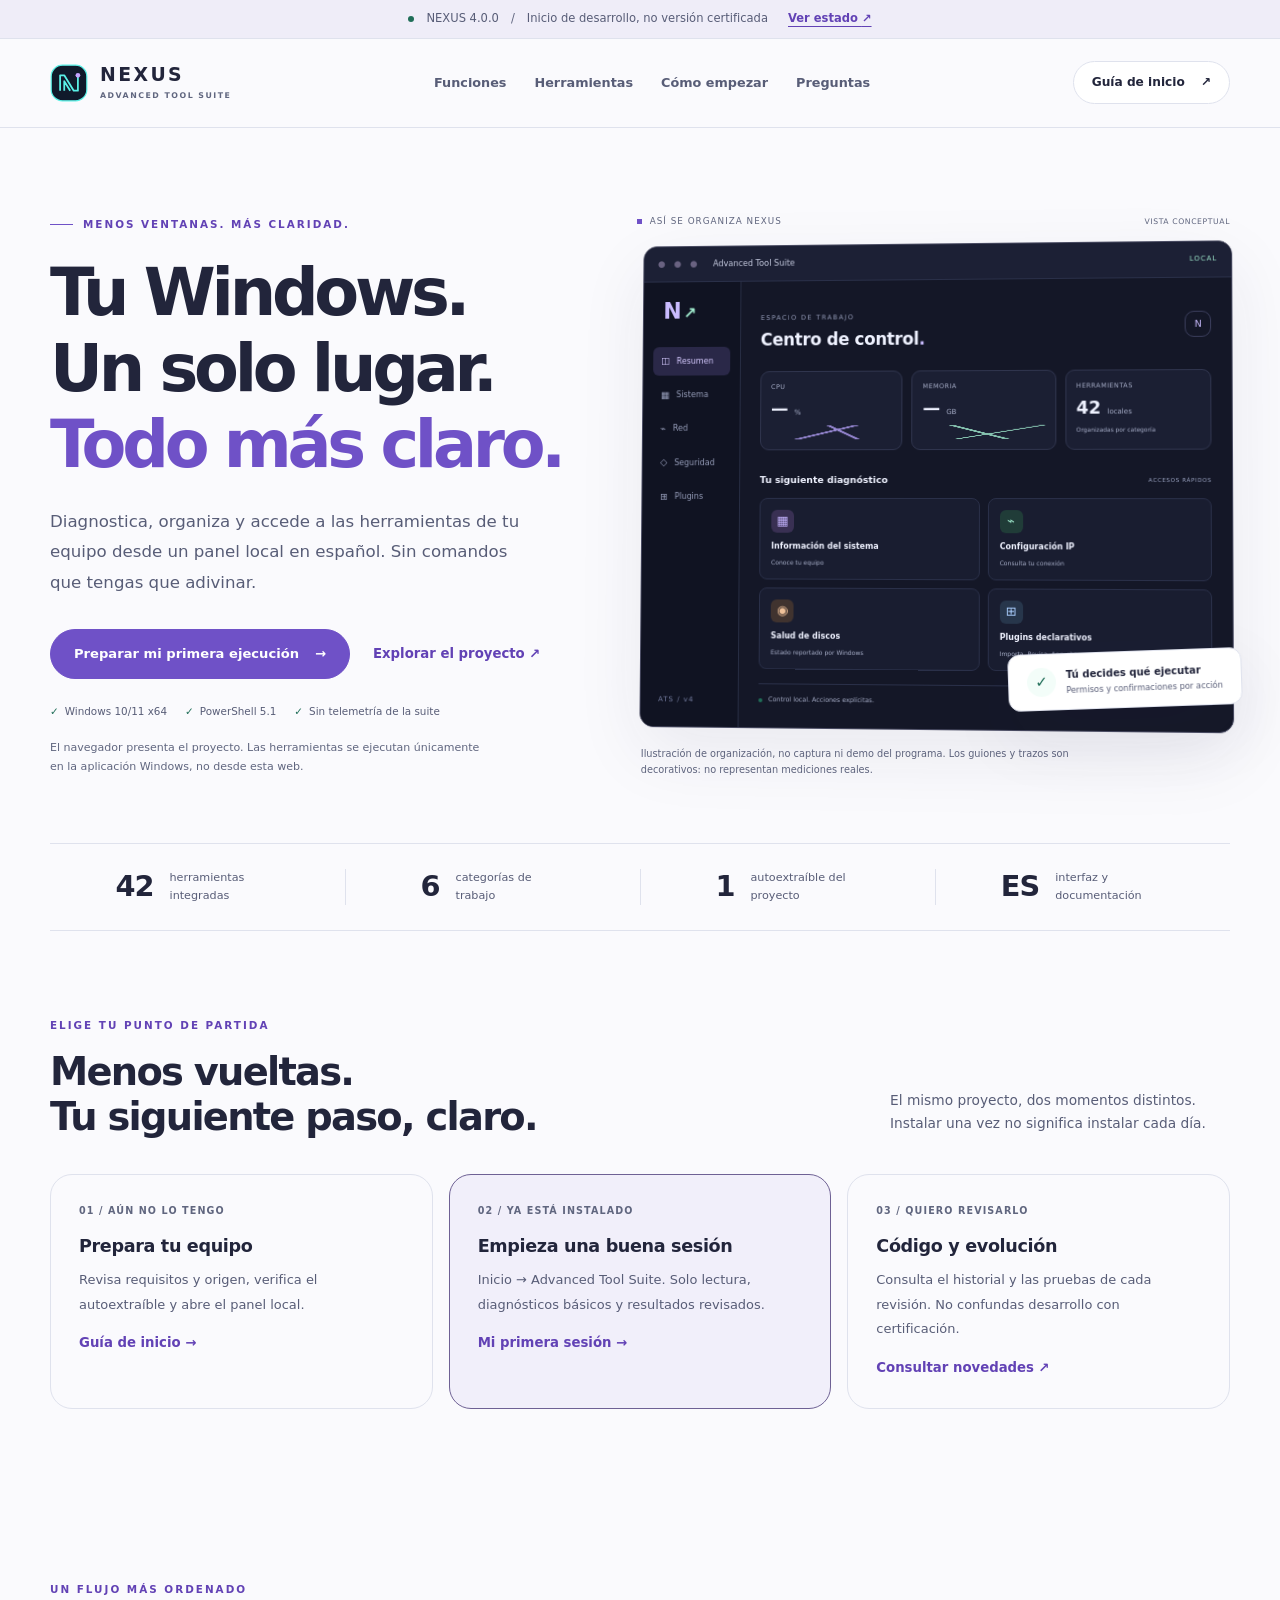
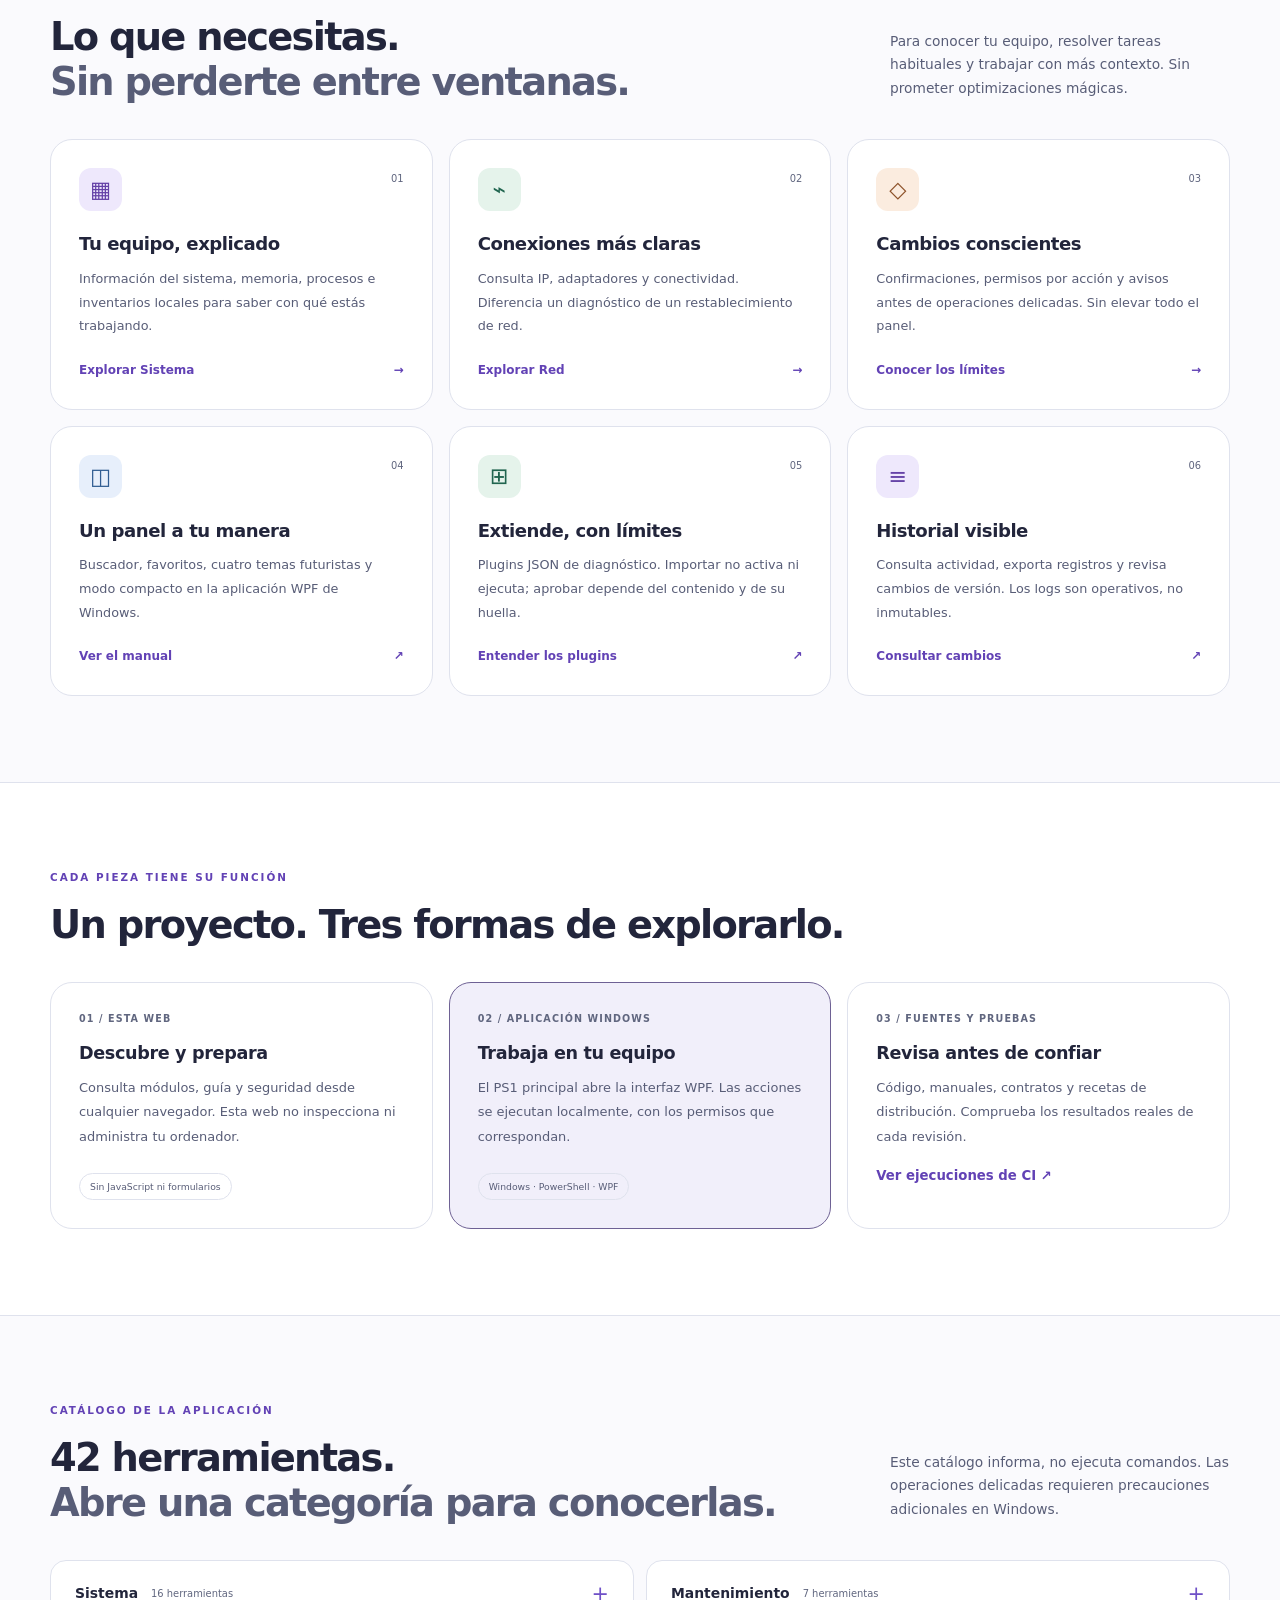
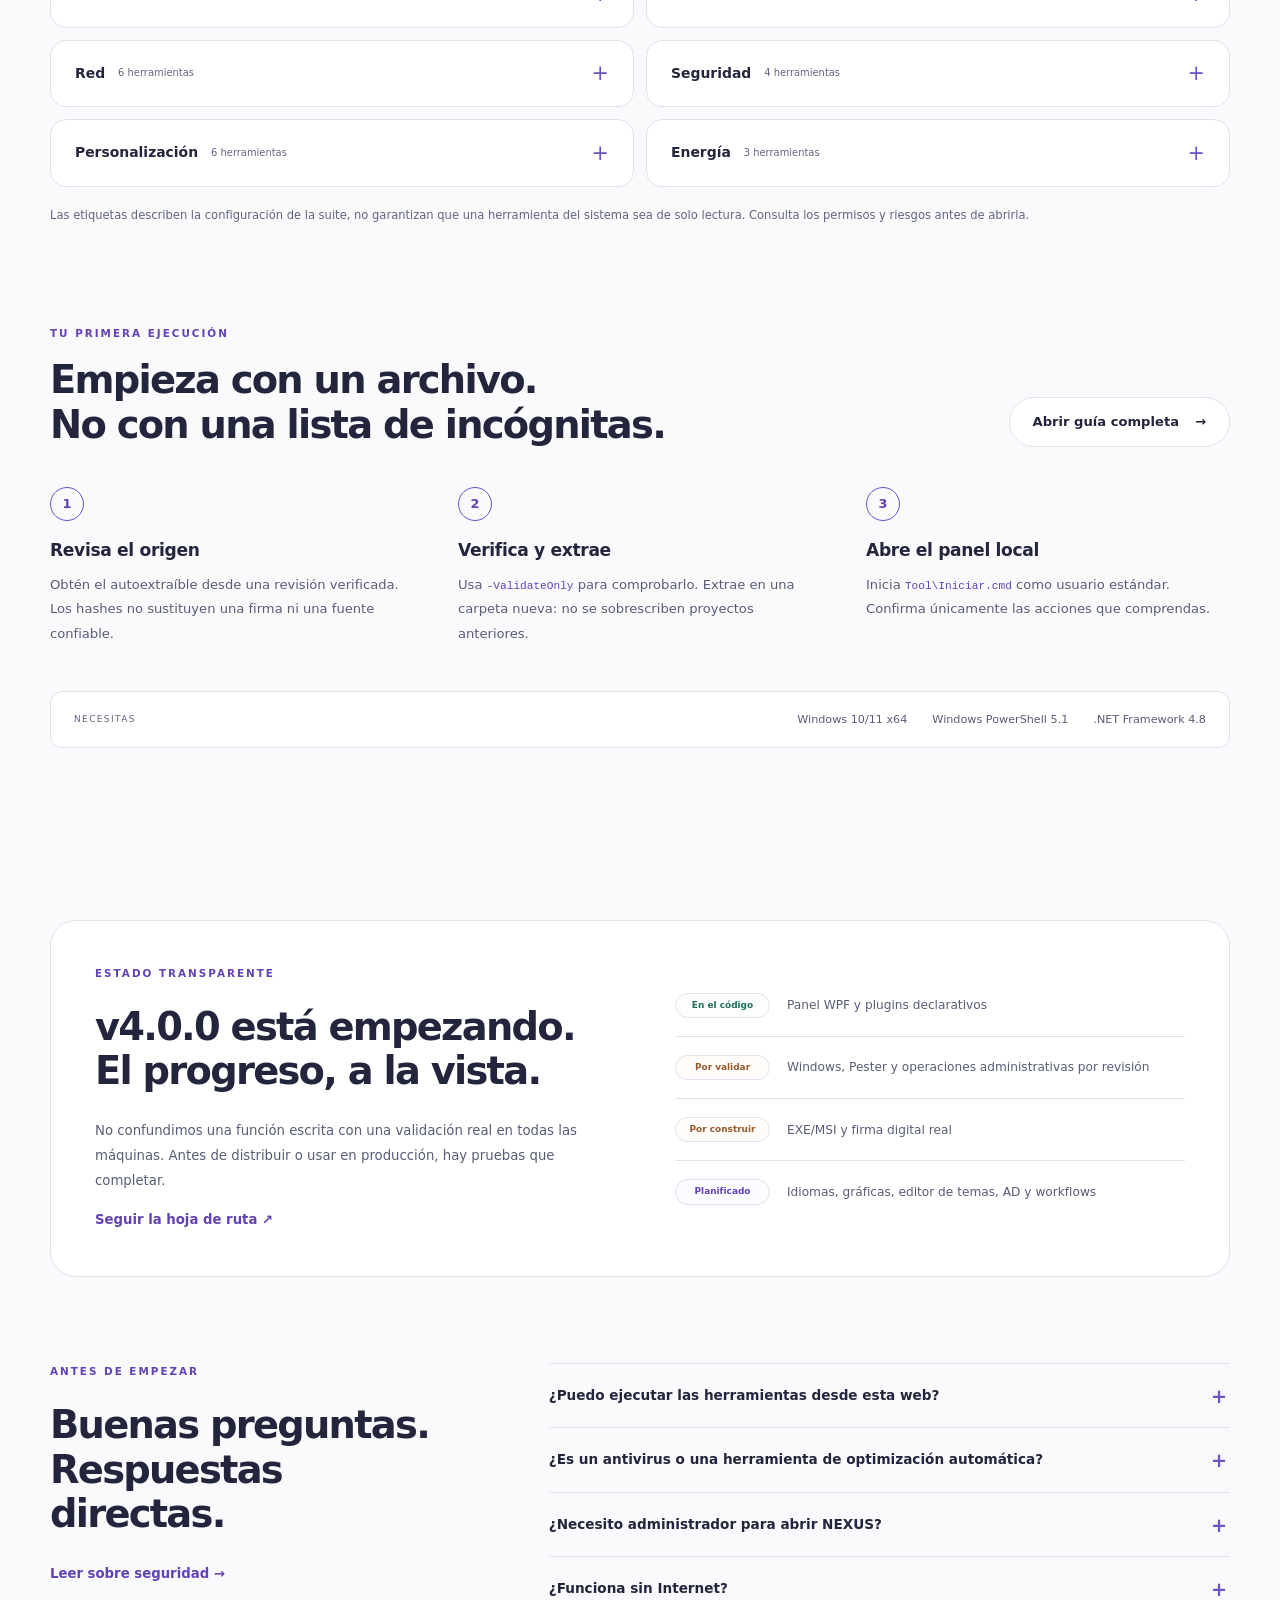
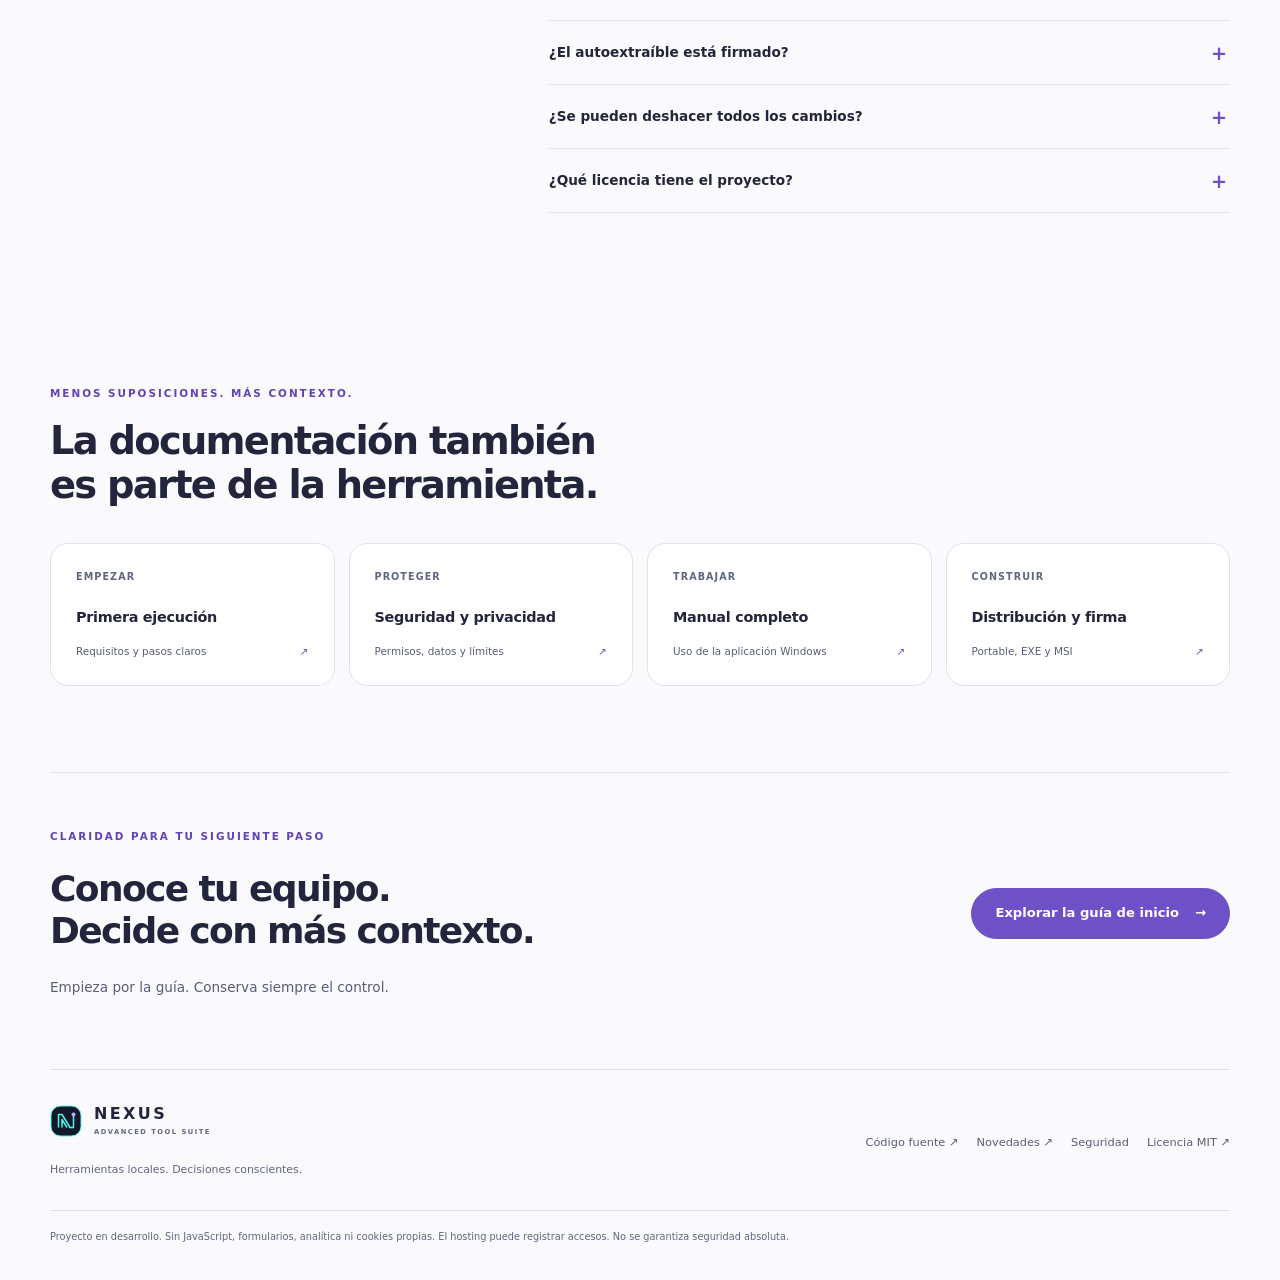
==== commit 86d4ffb9: "Mejorar portada GitHub NEXUS y recorrido web con guias e idiomas Co-authored-by: arena-agent <297053" ====
--- a/site/index.html
+++ b/site/index.html
@@ -57,6 +57,7 @@
   </section>
   <div class="wrap proof-strip" aria-label="Resumen del proyecto"><div><strong>42</strong><span>herramientas integradas</span></div><div><strong>6</strong><span>categorías de trabajo</span></div><div><strong>1</strong><span>autoextraíble del proyecto</span></div><div><strong>ES</strong><span>interfaz y documentación</span></div></div>
 
+  <section class="wrap section journey-section" aria-labelledby="ruta-uso"><div class="section-heading"><div><p class="eyebrow">ELIGE TU PUNTO DE PARTIDA</p><h2 id="ruta-uso">Menos vueltas.<br>Tu siguiente paso, claro.</h2></div><p>El mismo proyecto, dos momentos distintos. Instalar una vez no significa instalar cada día.</p></div><div class="ecosystem-grid"><article><span class="ecosystem-tag">01 / AÚN NO LO TENGO</span><h3>Prepara tu equipo</h3><p>Revisa requisitos y origen, verifica el autoextraíble y abre el panel local.</p><a class="text-link" href="guia.html">Guía de inicio →</a></article><article class="ecosystem-highlight"><span class="ecosystem-tag">02 / YA ESTÁ INSTALADO</span><h3>Empieza una buena sesión</h3><p>Inicio → Advanced Tool Suite. Solo lectura, diagnósticos básicos y resultados revisados.</p><a class="text-link" href="uso.html">Mi primera sesión →</a></article><article><span class="ecosystem-tag">03 / QUIERO REVISARLO</span><h3>Código y evolución</h3><p>Consulta el historial y las pruebas de cada revisión. No confundas desarrollo con certificación.</p><a class="text-link" href="https://github.com/yhquintero/Advanced_Tool_Suite/blob/main/CHANGELOG.md">Consultar novedades ↗</a></article></div></section>
   <section class="wrap section" id="modulos" aria-labelledby="funciones">
     <div class="section-heading"><div><p class="eyebrow">UN FLUJO MÁS ORDENADO</p><h2 id="funciones">Lo que necesitas.<br><span class="muted-heading">Sin perderte entre ventanas.</span></h2></div><p>Para conocer tu equipo, resolver tareas habituales y trabajar con más contexto. Sin prometer optimizaciones mágicas.</p></div>
     <div class="feature-grid">
